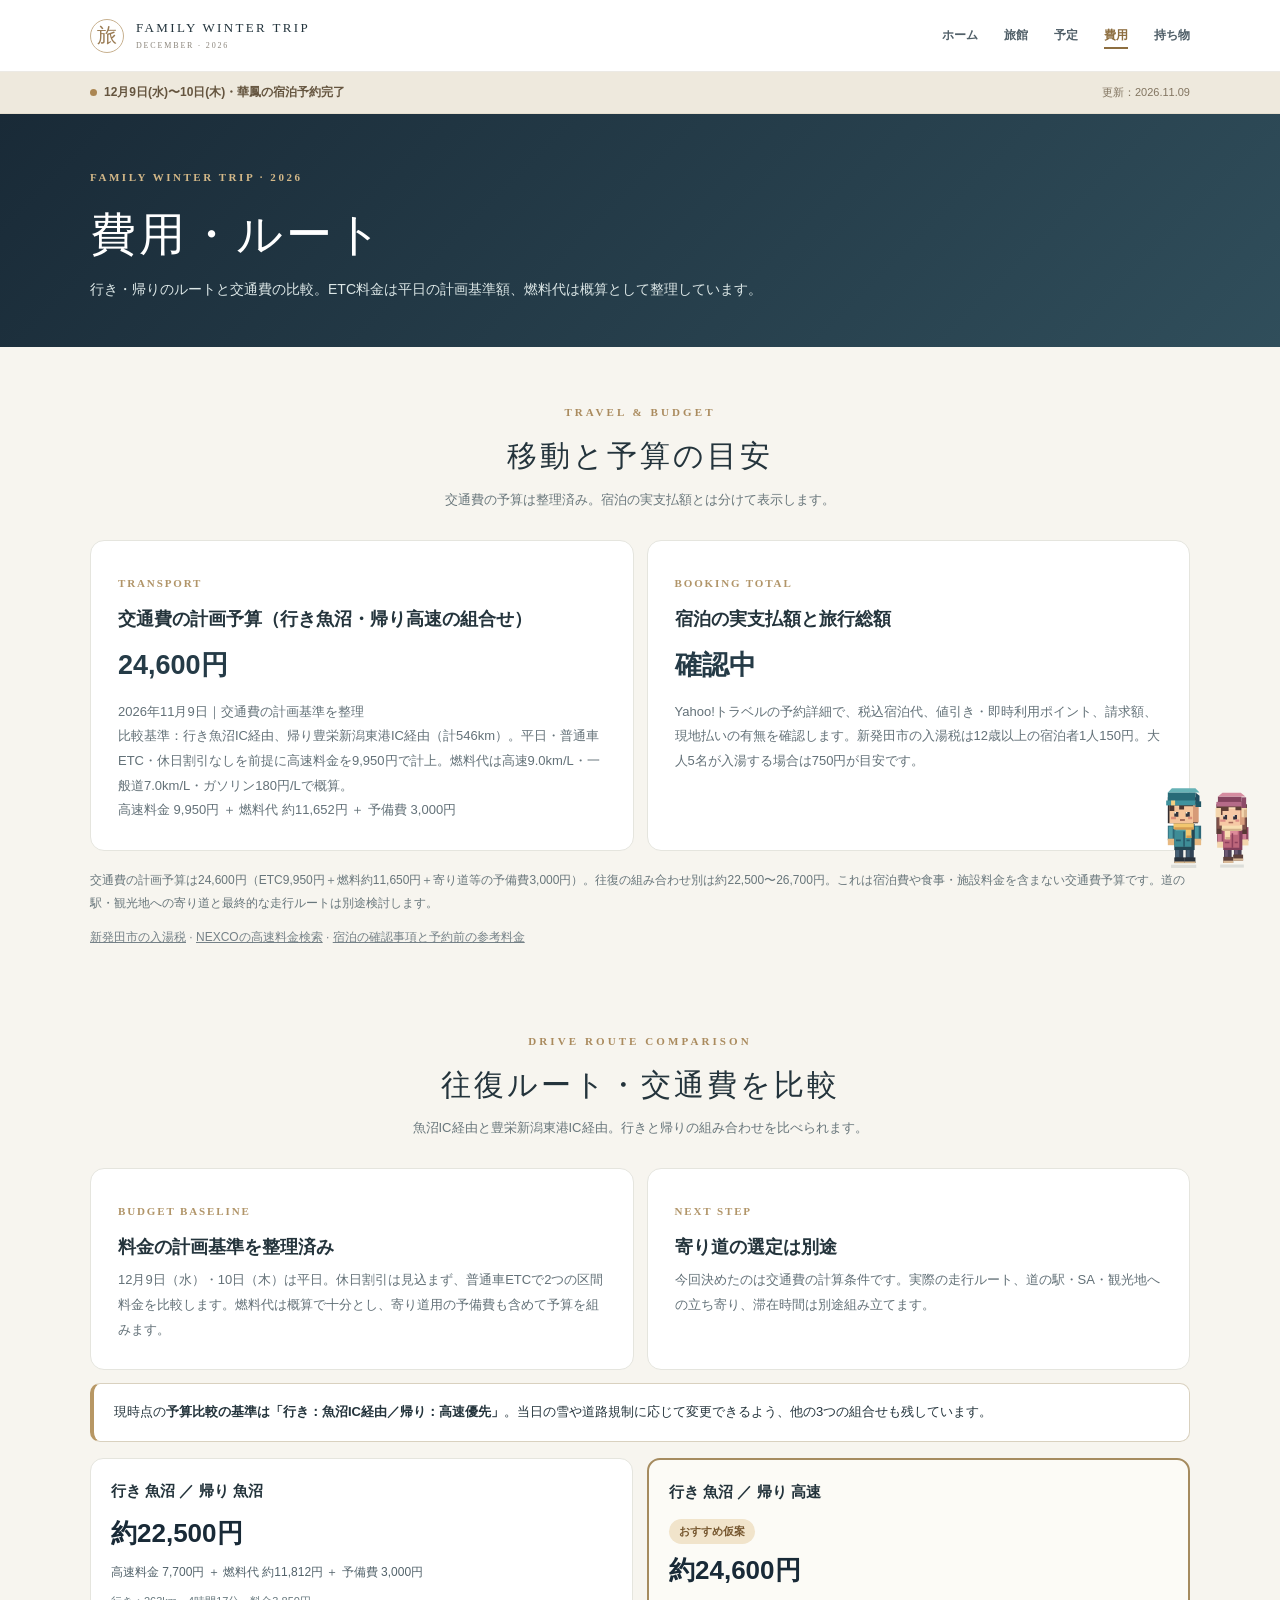
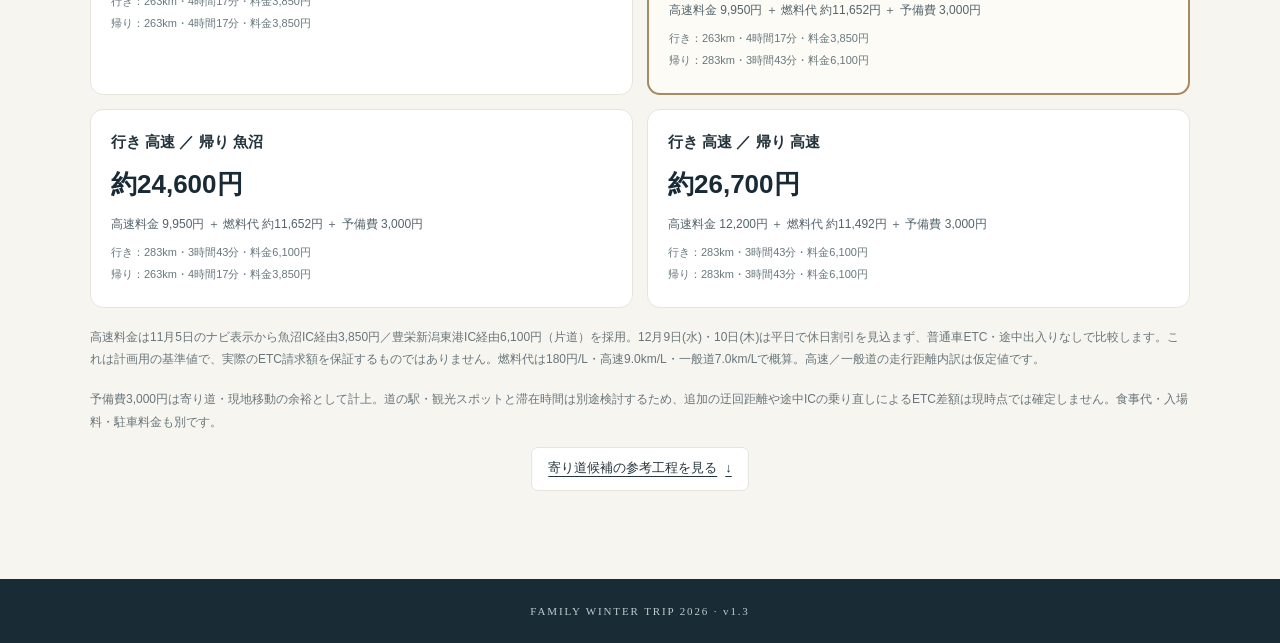
==== budget.html @ 302f93a7 "Clarify agreed transport-cost baseline versus separate stop planning" ====
<!doctype html>
<html lang="ja">
<head>
  <meta charset="UTF-8">
  <meta name="viewport" content="width=device-width, initial-scale=1">
  <!-- 検索結果に載せないよう検索エンジンに依頼します。アクセス制限ではありません。 -->
  <meta name="robots" content="noindex, nofollow">
  <meta name="description" content="行き・帰りのルートと交通費の比較。ETC料金は平日の計画基準額、燃料代は概算として整理しています。">
  <meta name="theme-color" content="#192a37">
  <title>費用・ルート｜家族冬旅行 2026</title>
  <!-- CSSは見た目を担当 -->
  <link rel="stylesheet" href="styles.css">
  <link rel="stylesheet" href="mascot.css">
  <!-- データ→動作の順で読み込む（ブラウザは上から順に処理） -->
  <script defer src="trip-data.js"></script>
  <script defer src="script.js"></script>
  <script defer src="mascot-dialogues.js"></script>
  <script defer src="mascot-conversation.js"></script>
  <script defer src="mascot.js"></script>
</head>
<body data-page="budget">
  <a class="skip-link" href="#travel-budget">本文へ移動</a>
  <header><div class="wrap header-inner"><a href="index.html#top" class="brand" aria-label="ホームへ戻る"><span class="brand-symbol">旅</span><span class="brand-title">FAMILY WINTER TRIP<small>DECEMBER · 2026</small></span></a><nav class="nav" aria-label="メインメニュー">
        <a href="index.html">ホーム</a>
        <a href="hotel.html">旅館</a>
        <a href="schedule.html">予定</a>
        <a href="budget.html" aria-current="page">費用</a>
        <a href="packing.html">持ち物</a>
</nav></div></header>
    <div class="update-strip"><div class="wrap update-inner"><span class="mini-status" id="trip-status">12月9日〜10日・華鳳の宿泊予約完了</span><span class="update-date" id="last-update">更新：2026.11.04</span></div></div>
  <div class="subpage-hero" id="top"><div class="wrap"><span class="eyebrow">FAMILY WINTER TRIP · 2026</span><h1>費用・ルート</h1><p>行き・帰りのルートと交通費の比較。ETC料金は平日の計画基準額、燃料代は概算として整理しています。</p></div></div>
  <main class="wrap subpage-main">
<section class="section" id="travel-budget" aria-labelledby="budget-heading">
      <div class="section-head"><span class="en">TRAVEL &amp; BUDGET</span><h2 id="budget-heading">移動と予算の目安</h2><p>交通費の予算は整理済み。宿泊の実支払額とは分けて表示します。</p></div>
      <div class="booking-extra">
        <article class="info-card">
          <span class="cap">TRANSPORT</span><h3>交通費の計画予算（行き魚沼・帰り高速の組合せ）</h3>
          <p class="budget-figure" id="budget-transport">算定中</p>
          <p class="field-note" id="budget-source-date"></p>
          <p id="budget-condition"></p>
          <p class="field-note" id="budget-breakdown"></p>
        </article>
        <article class="info-card">
          <span class="cap">BOOKING TOTAL</span><h3>宿泊の実支払額と旅行総額</h3>
          <p class="budget-figure" id="budget-combined">算定中</p>
          <p class="field-note">Yahoo!トラベルの予約詳細で、税込宿泊代、値引き・即時利用ポイント、請求額、現地払いの有無を確認します。新発田市の入湯税は12歳以上の宿泊者1人150円。大人5名が入湯する場合は750円が目安です。</p>
        </article>
      </div>
      <p class="note" id="budget-note"></p>
      <p class="field-note"><a href="https://www.city.shibata.lg.jp/kurashi/zei/zeikin/sonota/1000778.html" target="_blank" rel="noopener noreferrer">新発田市の入湯税</a> · <a href="https://www.driveplaza.com/dp/SearchTop" target="_blank" rel="noopener noreferrer">NEXCOの高速料金検索</a> · <a href="hotel.html#booking-info">宿泊の確認事項と予約前の参考料金</a></p>
    </section>

<section class="section" id="route-compare" aria-labelledby="route-compare-heading">
      <div class="section-head">
        <span class="en">DRIVE ROUTE COMPARISON</span>
        <h2 id="route-compare-heading">往復ルート・交通費を比較</h2>
        <p>魚沼IC経由と豊栄新潟東港IC経由。行きと帰りの組み合わせを比べられます。</p>
      </div>
      <div class="booking-extra" aria-label="交通費案件で決めたことと今後の予定">
        <article class="info-card">
          <span class="cap">BUDGET BASELINE</span>
          <h3>料金の計画基準を整理済み</h3>
          <p>12月9日（水）・10日（木）は平日。休日割引は見込まず、普通車ETCで2つの区間料金を比較します。燃料代は概算で十分とし、寄り道用の予備費も含めて予算を組みます。</p>
        </article>
        <article class="info-card">
          <span class="cap">NEXT STEP</span>
          <h3>寄り道の選定は別途</h3>
          <p>今回決めたのは交通費の計算条件です。実際の走行ルート、道の駅・SA・観光地への立ち寄り、滞在時間は別途組み立てます。</p>
        </article>
      </div>
      <p class="route-lead">現時点の<strong>予算比較の基準は「行き：魚沼IC経由／帰り：高速優先」</strong>。当日の雪や道路規制に応じて変更できるよう、他の3つの組合せも残しています。</p>
      <div class="route-cost-grid" id="route-cost-comparisons">
        <p class="note">比較データを読み込んでいます。</p>
      </div>
      <p class="note" id="route-assumptions"></p>
      <p class="note" id="route-reserve-note"></p>
      <a class="updates-link" href="schedule.html#schedule">寄り道候補の参考工程を見る <span aria-hidden="true">↓</span></a>
    </section>
  </main>
  <nav class="bottom-nav" aria-label="スマートフォン用メニュー">
    <a href="index.html"><svg viewBox="0 0 24 24" width="23" height="23" fill="none" stroke="currentColor" stroke-width="1.8" stroke-linecap="round" stroke-linejoin="round" aria-hidden="true"><path d="m3 10 9-7 9 7v10a1 1 0 0 1-1 1h-5v-7H9v7H4a1 1 0 0 1-1-1z"/></svg><span>ホーム</span></a>
    <a href="hotel.html"><svg viewBox="0 0 24 24" width="23" height="23" fill="none" stroke="currentColor" stroke-width="1.8" stroke-linecap="round" stroke-linejoin="round" aria-hidden="true"><path d="M4 21V5a2 2 0 0 1 2-2h12a2 2 0 0 1 2 2v16M2 21h20M8 7h2M14 7h2M8 11h2M14 11h2M9 21v-6h6v6"/></svg><span>旅館</span></a>
    <a href="schedule.html"><svg viewBox="0 0 24 24" width="23" height="23" fill="none" stroke="currentColor" stroke-width="1.8" stroke-linecap="round" stroke-linejoin="round" aria-hidden="true"><rect x="3" y="5" width="18" height="16" rx="2"/><path d="M16 3v4M8 3v4M3 10h18"/></svg><span>予定</span></a>
    <a href="budget.html" aria-current="page"><svg viewBox="0 0 24 24" width="23" height="23" fill="none" stroke="currentColor" stroke-width="1.8" stroke-linecap="round" stroke-linejoin="round" aria-hidden="true"><rect x="2" y="5" width="20" height="16" rx="2"/><path d="M2 9h20M16 15h3"/></svg><span>費用</span></a>
    <a href="packing.html"><svg viewBox="0 0 24 24" width="23" height="23" fill="none" stroke="currentColor" stroke-width="1.8" stroke-linecap="round" stroke-linejoin="round" aria-hidden="true"><rect x="5" y="4" width="14" height="17" rx="2"/><path d="M9 4.5V3h6v1.5M8.5 10l1.5 1.5 2.5-3M8.5 16h7"/></svg><span>持ち物</span></a>
  </nav>
  <footer>FAMILY WINTER TRIP 2026 · v1.3</footer>
</body>
</html>
---- styles.css ----
/* CSS：サイトの色・余白・配置を決める */
    :root { --night:#192a37; --night2:#263e4b; --ink:#24343c; --sub:#68767b; --gold:#b79764; --cream:#f7f5ef; --paper:#fff; --line:#e5e5de; }
    * { box-sizing:border-box; }
    html {scroll-behavior:smooth;}
    body { margin:0; color:var(--ink); font-family:-apple-system, BlinkMacSystemFont,"Hiragino Kaku Gothic ProN","Noto Sans JP","Yu Gothic",sans-serif; background:var(--cream); line-height:1.75; }
    a {color:inherit;} button{font:inherit;}
    .wrap { width:min(1100px, calc(100% - 40px)); margin-inline:auto; }
    header {height:72px; background:#fff; border-bottom:1px solid #eceae5;}
    .header-inner{height:100%;display:flex;align-items:center;justify-content:space-between;gap:20px;}
    .brand {text-decoration:none;display:flex;align-items:center;gap:12px;color:#22333c;}
    .brand-symbol{width:34px;height:34px;border:1px solid #c8b18f;display:grid;place-items:center;border-radius:100%;font:20px Georgia,serif;color:#997a52;}
    .brand-title{font-family:Georgia,serif;font-size:13px;letter-spacing:.18em;line-height:1.35;}
    .brand-title small{display:block;font-family:inherit;letter-spacing:.23em;font-size:8px;margin-top:4px;color:#8a847a;}
    .nav{display:flex;gap:26px;font-size:12px;color:#516069;font-weight:600;}
    .nav a{text-decoration:none;}.nav a:hover{text-decoration:underline;text-underline-offset:5px;}
    .hero{background:var(--night);color:#fff;position:relative;overflow:hidden;}
    .hero:before{content:"";position:absolute;inset:0;opacity:.22;background:radial-gradient(ellipse at 85% 20%,#587581 0%,transparent 60%);pointer-events:none;}
    .hero-inner{min-height:490px;position:relative;display:grid;grid-template-columns:1.02fr 1fr;align-items:center;gap:30px;padding-top:44px;padding-bottom:55px;}
    .hero-copy{position:relative;z-index:1;padding:25px 0 10px;}
    .eyebrow{font:700 11px Georgia,serif;letter-spacing:.23em;color:#d3b888;}
    h1{font-family:"Hiragino Mincho ProN","Yu Mincho",serif;font-size:clamp(47px,5.7vw,72px);font-weight:500;letter-spacing:.09em;line-height:1.33;margin:24px 0 14px;white-space:nowrap;}
    .hero-lead{font-size:14px;line-height:2.1;color:#e2e8e7;letter-spacing:.045em;}
    .pill {display:inline-flex;align-items:center;gap:8px;border:1px solid #a2aeb0;border-radius:100px;padding:8px 15px;margin-top:20px;font-size:12px;color:#f2f3ed;background:#ffffff0d;}
    .pill:before{content:"";width:6px;height:6px;border-radius:50%;background:#e2c394;}
    .trip-countdown{margin:20px 0 18px;max-width:430px;padding:16px 18px;border:1px solid #b79764;border-radius:12px;background:#ffffff0d;overflow-wrap:anywhere;}
    .countdown-label{display:block;color:#e2c394;font-size:12px;font-weight:650;letter-spacing:.08em;}
    .trip-countdown p{margin:7px 0;font-size:clamp(18px,4.8vw,23px);font-weight:650;line-height:1.65;color:#fff;font-variant-numeric:tabular-nums;}
    .trip-countdown small{display:block;font-size:11px;color:#d3dedf;}
    .art {width:100%;position:relative;max-width:530px;margin:auto;filter:drop-shadow(0 28px 25px #090e1b33);}
    .art svg{width:100%;height:auto;display:block;}
    .art-note{position:absolute;bottom:11px;right:4px;color:#edf4f6;font-size:10px;background:#12242eaa;padding:3px 7px;border-radius:5px;}
    main{padding-bottom:88px;}
    .summary{display:grid;grid-template-columns:repeat(3,1fr);gap:12px;margin-top:-30px;position:relative;z-index:2;}
    .sum{background:white;padding:22px 16px;border:1px solid #e8e7e0;box-shadow:0 9px 26px #1a34470f;text-align:center;border-radius:12px;}
    .sum span{font-size:11px;color:#8b8982;letter-spacing:.12em;font-weight:600;display:block;}
    .sum strong{display:block;font-size:20px;letter-spacing:.04em;font-weight:650;margin-top:4px;}
    .section{margin-top:78px;scroll-margin-top:30px;}
    .section-head{text-align:center;margin-bottom:28px;}
    .section-head .en{font:700 11px Georgia,serif;color:#aa8b5e;letter-spacing:.28em;}
    .section-head h2{font-family:"Hiragino Mincho ProN","Yu Mincho",serif;font-size:30px;font-weight:500;letter-spacing:.1em;margin:5px 0 6px;}
    .section-head p{color:var(--sub);font-size:13px;margin:0;}
    .boxgrid{display:grid;grid-template-columns:1fr 1fr;gap:16px;}
    .info-card{border:1px solid var(--line);background:#fff;border-radius:14px;padding:27px;min-height:150px;}
    .info-card .cap{font:700 11px Georgia,serif;color:#b19569;letter-spacing:.17em;}
    .info-card h3{font-size:18px;margin:8px 0 5px;font-weight:650;}
    .info-card p{font-size:13px;color:#637178;margin:0;line-height:1.9;}
    .stay{display:grid;grid-template-columns:1.2fr .8fr;overflow:hidden;border-radius:18px;background:#223b46;color:#fff;min-height:240px;}
    .stay-copy{padding:38px;}
    .stay .cap{font:700 11px Georgia,serif;color:#d2b78e;letter-spacing:.19em;}
    .stay h3{font-family:"Hiragino Mincho ProN","Yu Mincho",serif;font-size:27px;font-weight:500;margin:10px 0;}
    .stay p{color:#d6e1e2;font-size:13px;margin:0 0 17px;}
    .stay a{display:inline-block;text-decoration:none;border:1px solid #9eb0b8;border-radius:6px;padding:9px 16px;font-size:12px;}
    .stay-mark{display:grid;place-items:center;background:radial-gradient(circle at center,#65808a,#344f5b 65%,#263d48);padding:28px;}
    .stay-mark svg{width:100%;max-width:245px;height:auto;opacity:.9;}
    .day-tabs{display:flex;gap:8px;justify-content:center;margin-bottom:18px;}
    .day-tabs button{border:1px solid #dadbd3;border-radius:30px;padding:9px 28px;background:#fff;color:#53656c;cursor:pointer;font-size:13px;}
    .day-tabs button.active{background:var(--night2);border-color:var(--night2);color:#fff;}
    .day-panel{max-width:760px;margin:auto;border:1px solid #e2e2da;border-radius:16px;padding:28px 34px;background:#fff;}
    .day-panel[hidden]{display:none;}
    .day-panel h3{text-align:center;margin:0 0 24px;font-size:17px;}
    .timeline{display:grid;gap:20px;}
    .step{display:grid;grid-template-columns:30px 1fr;gap:15px;align-items:start;}
    .dot{width:26px;height:26px;border-radius:50%;border:1px solid #decaaa;color:#9f835d;display:grid;place-items:center;font-size:11px;margin-top:2px;}
    .step strong{font-size:14px;}.step p{margin:2px 0 0;color:var(--sub);font-size:12px;}
    .checks{display:grid;grid-template-columns:repeat(3,1fr);gap:11px;}
    .check{display:flex;align-items:center;gap:9px;background:white;border:1px solid var(--line);border-radius:10px;padding:15px 14px;font-size:13px;cursor:pointer;}
    .check input{width:17px;height:17px;accent-color:#294a50;}
    .note{font-size:12px;color:var(--sub);margin-top:18px;line-height:1.9;}
    footer{text-align:center;background:#192b35;color:#bfcacf;padding:26px 20px;font:11px Georgia,serif;letter-spacing:.17em;}
    @media(max-width:720px){
      .wrap{width:min(100% - 34px,520px);}header{height:64px;}.brand-title{font-size:11px;}.nav{gap:11px;font-size:10px;}
      .nav a:nth-child(2){display:none;}
      .hero-inner{display:flex;flex-direction:column;gap:0;padding:40px 0 32px;min-height:0;}
      .hero-copy{width:100%;padding:0;}
      h1{font-size:clamp(43px,10vw,57px);margin:18px 0 10px;}
      .hero-lead{font-size:13px;line-height:1.9;}
      .pill{margin-top:11px;}
      .art{width:100%;max-width:410px;margin:18px auto 0;}
      .summary{gap:7px;margin-top:-16px;}
      .sum{padding:17px 7px;}.sum span{font-size:9px;}.sum strong{font-size:15px;}
      .section{margin-top:62px;}.section-head h2{font-size:26px;}
      .boxgrid{grid-template-columns:1fr;gap:10px;}.info-card{padding:22px;min-height:0;}
      .stay{grid-template-columns:1fr;}.stay-copy{padding:27px;}.stay-mark{display:none;}
      .day-panel{padding:26px 20px;}.checks{grid-template-columns:1fr 1fr;gap:9px;}.check{padding:12px 11px;font-size:12px;}
    }
    @media(prefers-reduced-motion:reduce){html{scroll-behavior:auto;}}

    /* v0.3: 旅館・行き先が未定でも使えるレイアウト */
    .update-strip{background:#eee9dd;border-bottom:1px solid #e5dece;padding:10px 0;color:#65553f;font-size:12px;}
    .update-inner{display:flex;align-items:center;justify-content:space-between;gap:14px;}
    .mini-status{display:inline-flex;gap:7px;align-items:center;font-weight:650;}
    .mini-status:before{content:"";display:inline-block;width:7px;height:7px;background:#ab8652;border-radius:50%;}
    .update-date{color:#827561;font-size:11px;white-space:nowrap;}
    .sum strong.long{font-size:18px;}
    .attention{border-left:3px solid var(--gold);background:#fff9ec;padding:16px 19px;border-radius:0 10px 10px 0;margin-top:22px;font-size:13px;color:#70624c;line-height:1.9;}
    .choicegrid{display:grid;grid-template-columns:1fr 1fr;gap:15px;}
    .choice{position:relative;background:#fff;border:1px solid #e3e0d7;border-radius:15px;padding:25px 25px 22px;}
    .choice .cap{font:700 11px Georgia,serif;letter-spacing:.18em;color:#b19569;}
    .choice h3{font-size:19px;margin:11px 0 6px;line-height:1.55;}
    .choice p{font-size:12px;color:#6b7779;margin:0;}
    .corner-tag{position:absolute;right:20px;top:19px;background:#f2ede0;color:#8f744d;font-size:11px;border-radius:30px;padding:4px 11px;}
    .corner-tag.muted{background:#f1f2f0;color:#717e81;}
    .decision-panel{border-radius:18px;background:#253d48;color:#f1f4f1;padding:31px 31px 28px;}
    .decision-panel h3{margin:0 0 11px;font-family:"Hiragino Mincho ProN","Yu Mincho",serif;font-size:24px;font-weight:500;}
    .decision-panel p{color:#dae4e6;font-size:13px;margin:0;line-height:1.95;}
    .criteria{display:grid;grid-template-columns:repeat(4,1fr);gap:10px;margin-top:21px;}
    .criterion{border:1px solid #6b828a;border-radius:10px;padding:16px 10px;text-align:center;font-size:12px;line-height:1.7;}
    .criterion .num{display:block;font:700 11px Georgia,serif;color:#d8bf93;letter-spacing:.12em;margin-bottom:4px;}
    .empty{margin-top:15px;background:#fff;border:1px dashed #d3c9b5;border-radius:14px;padding:21px;text-align:center;}
    .empty strong{display:block;font-size:14px;margin:0 0 7px;}.empty p{font-size:12px;color:#748084;margin:0;}
    .progress-track{display:grid;grid-template-columns:repeat(3,1fr);gap:8px;margin:20px 0 0;}
    .progress-step{border-radius:9px;background:#fff;border:1px solid var(--line);padding:16px 11px;text-align:center;font-size:12px;color:#66737a;}
    .progress-step b{display:block;color:#263a45;font-size:13px;margin-bottom:3px;}
    .progress-step.current{border-color:#bba47d;background:#fffcf6;}
    .section-head p{max-width:600px;margin:auto;}
    .updates{background:white;border:1px solid var(--line);border-radius:14px;padding:24px 25px;display:flex;gap:20px;align-items:flex-start;}
    .updates time{white-space:nowrap;color:#a68857;font-size:12px;font-weight:700;}
    .updates p{margin:0;color:#5d6c72;font-size:13px;line-height:1.9;}
    .privacy{margin-top:24px;padding:13px 16px;background:#edf0ef;border-radius:9px;font-size:11px;color:#67777b;line-height:1.8;}
    @media(max-width:720px){
      .update-strip{font-size:11px;}.update-date{font-size:10px;}
      .sum strong.long{font-size:13px;}
      .choicegrid{grid-template-columns:1fr;gap:10px;}.choice{padding:22px;}
      .criteria{grid-template-columns:repeat(2,1fr);gap:8px;}
      .criterion{padding:12px 9px;}.decision-panel{padding:26px 20px;}
      .progress-step{font-size:10px;padding:12px 3px;}.progress-step b{font-size:11px;}
      .updates{gap:12px;padding:20px 15px;flex-direction:column;}
    }
/* v0.4: データと表示の分離／操作性改善 */
.skip-link{position:absolute;left:12px;top:-80px;background:#fff;color:#132b36;z-index:50;padding:9px 14px;border-radius:6px;}
.skip-link:focus{top:10px;}
.brand-title small{font-family:Georgia,serif;}
.nav{flex-wrap:wrap;justify-content:flex-end;}
.field-note{display:block;margin-top:8px;color:#758187;font-size:12px;}
.category-pill{display:inline-block;border-radius:999px;background:#f3eee4;color:#8a6e4a;padding:4px 10px;font-size:11px;font-weight:650;margin-top:10px;}
.lodging-row{background:#fff;border:1px solid var(--line);border-radius:14px;padding:22px;margin-top:10px;display:grid;grid-template-columns:1fr auto;gap:12px;align-items:start;}
.lodging-row h3{margin:2px 0 6px;font-size:16px;}
.lodging-row p{margin:0;color:#68787d;font-size:13px;}
.lodging-row a{display:inline-block;margin-top:9px;color:#174f73;text-underline-offset:4px;font-size:13px;}
.list-status{font-size:11px;background:#f5f1e7;border-radius:30px;padding:6px 12px;color:#745d40;white-space:nowrap;}
.updates-list{display:grid;gap:10px;}
.updates-link{display:flex;align-items:center;justify-content:center;gap:8px;min-height:44px;width:fit-content;max-width:100%;margin:14px auto 0;padding:8px 16px;border:1px solid var(--line);border-radius:7px;background:var(--paper);font-size:13px;text-underline-offset:4px;}
.updates-link:hover{background:#f3eee4;}
#latest-update .updates p{overflow-wrap:anywhere;}
#packing-reset{margin-top:14px;background:transparent;border:1px solid #b0b8b7;border-radius:7px;color:#435b65;padding:8px 14px;font-size:12px;cursor:pointer;}
#packing-reset:hover{background:#fff;}
#packing-reset:focus-visible,.day-tabs button:focus-visible,a:focus-visible{outline:3px solid #b7935f;outline-offset:3px;}
[data-empty]{display:none;}
[data-empty].show{display:block;}
.privacy strong{color:#40545a;}
@media(max-width:720px){
  .nav a:nth-child(2){display:inline;}
  .nav{gap:9px;}
  .nav a:nth-child(4),.nav a:nth-child(5){display:none;}
  .update-date{white-space:normal;text-align:right;}
  .lodging-row{grid-template-columns:1fr;}
  .list-status{justify-self:start;}
}

/* v0.6: 華鳳の空室・料金調査（2026/11/5のスナップショット） */
.booking-intro{background:#fff;border:1px solid var(--line);border-left:4px solid var(--gold);border-radius:10px;padding:15px 18px;margin-bottom:16px;font-size:13px;}
.booking-intro strong{display:block;font-size:13px;color:#806946;}
.booking-intro p{margin:5px 0 0;color:#56676e;line-height:1.85;}
.booking-offers{display:grid;grid-template-columns:repeat(2,minmax(0,1fr));gap:12px;}
.rate-card{background:#fff;border:1px solid var(--line);border-radius:14px;padding:20px;min-width:0;}
.rate-card--closed{background:#f9f8f4;}
.rate-card-head{display:flex;align-items:flex-start;justify-content:space-between;gap:10px;flex-wrap:wrap;}
.rate-card-head small{color:#a08458;font-size:11px;font-weight:700;}
.rate-card h3{font-size:17px;line-height:1.5;margin:1px 0 0;}
.rate-status{display:inline-block;border-radius:30px;padding:4px 10px;font-size:11px;font-weight:650;white-space:nowrap;}
.rate-status--open{background:#e8f3ed;color:#2d6650;}
.rate-status--closed{background:#f1e8e3;color:#915d4b;}
.rate-prices{display:grid;grid-template-columns:1fr 1fr;gap:8px;margin-top:14px;}
.rate-prices div{border-top:1px solid #eae8e2;padding-top:9px;min-width:0;}
.rate-prices span{display:block;color:#768188;font-size:11px;}
.rate-prices strong{display:block;font-size:17px;font-variant-numeric:tabular-nums;white-space:nowrap;}
.rate-note{color:#68767b;font-size:12px;margin:12px 0 0;line-height:1.75;}
.booking-extra{display:grid;grid-template-columns:1fr 1fr;gap:13px;margin-top:20px;}
.booking-extra .info-card{min-height:0;}
.booking-extra p{font-size:13px;line-height:1.9;}
.booking-text-list{padding-left:19px;margin:10px 0 0;font-size:13px;color:#53666b;line-height:1.95;overflow-wrap:anywhere;}
.booking-text-list li+li{margin-top:6px;}
.booking-details{background:#fff;border:1px solid var(--line);border-radius:12px;padding:15px 19px;margin-top:18px;}
.booking-details summary{cursor:pointer;font-weight:650;font-size:13px;}
.booking-details p{font-size:13px;color:#68777c;margin:12px 0 0;}
@media(max-width:720px){
  .booking-offers,.booking-extra{grid-template-columns:1fr;}
  .rate-card{padding:18px;}
  .rate-prices strong{font-size:16px;}
}


/* v0.9: 旅行情報の統合表示（既存のスマホ対応・端末内保存は維持） */
.section-compact{margin-top:38px;}
.trip-concept{
  padding:28px 32px;border:1px solid #d0bc93;border-radius:16px;
  background:linear-gradient(135deg,#223944,#2e4a55);color:#f5f5f0;
}
.trip-concept .cap{color:#e7cfa5;font:700 11px Georgia,serif;letter-spacing:.17em;}
.trip-concept h2{font-family:"Hiragino Mincho ProN","Yu Mincho",serif;font-size:clamp(22px,3.2vw,29px);font-weight:500;margin:8px 0;}
.trip-concept p{font-size:14px;line-height:1.95;color:#e4edeb;max-width:850px;margin:0 0 8px;}
.trip-concept small{display:block;color:#c2d4d5;font-size:11px;line-height:1.8;}
.progress-step.done{border-color:#cdd9d3;background:#f2f6f2;}
.inline-details{margin-top:14px;border-top:1px solid #e8e5dd;padding-top:11px;}
.inline-details summary{font-size:12px;color:#375e6a;cursor:pointer;font-weight:650;}
.fee-list{margin-top:12px;}
.fee-row,.reference-rate-row{display:grid;grid-template-columns:minmax(0,1fr) auto;align-items:start;gap:12px;padding:9px 0;border-bottom:1px solid #ecebe6;font-size:12px;line-height:1.65;}
.fee-row:last-child,.reference-rate-row:last-child{border-bottom:0;}
.fee-row strong,.reference-rate-row>strong{white-space:nowrap;font-variant-numeric:tabular-nums;color:#344b54;}
.reference-rate-list{margin-top:12px;}
.reference-rate-row small{display:block;color:#78858a;font-size:11px;margin-top:3px;}
#booking-prices{grid-template-columns:1fr;}
.rate-prices--three{grid-template-columns:repeat(3,minmax(0,1fr));}
.rate-prices small{display:block;color:#6c797d;font-size:11px;line-height:1.7;margin-top:5px;}
.budget-figure{font-size:clamp(22px,3.5vw,27px)!important;font-weight:700;color:#253b47!important;font-variant-numeric:tabular-nums;margin:4px 0 8px!important;}
@media(max-width:720px){
  .section-compact{margin-top:26px;}
  .trip-concept{padding:23px 20px;}
  .trip-concept p{font-size:13px;}
  .rate-prices--three{grid-template-columns:1fr;}
  .rate-prices--three div{padding-top:8px;}
  .reference-rate-row{gap:8px;}
}

/* v1.0: 往復ドライブルート比較・冬季の仮工程 */
.route-lead{
  background:#fff;border:1px solid #d9d1bf;border-left:4px solid var(--gold);
  border-radius:10px;padding:16px 20px;font-size:13px;line-height:1.9;margin-bottom:16px;
}
.route-cost-grid{display:grid;grid-template-columns:repeat(2,minmax(0,1fr));gap:14px;}
.route-cost-card{position:relative;min-width:0;background:#fff;border:1px solid var(--line);border-radius:13px;padding:20px;}
.route-cost-card--featured{border:2px solid #a58b5f;background:#fcfbf6;}
.route-cost-card h3{font-size:15px;margin:0 0 12px;line-height:1.6;}
.route-recommend{display:inline-block;color:#76572f;background:#f1e4cb;border-radius:20px;font-size:11px;font-weight:700;padding:3px 10px;margin:0 0 8px;}
.route-cost-total{display:block;color:var(--night);font-size:26px;font-variant-numeric:tabular-nums;line-height:1.4;overflow-wrap:anywhere;}
.route-cost-breakdown{font-size:12px;color:#53636b;line-height:1.85;margin:10px 0 8px;}
.route-cost-details{font-size:11px;color:#67787d;margin:4px 0;line-height:1.65;}
#route-compare .note{font-size:12px;line-height:1.85;overflow-wrap:anywhere;}
#panel1,#panel2{max-width:930px;}
.drive-subheading{font-size:17px;margin:30px 0 16px;padding-top:18px;border-top:1px solid var(--line);}
.drive-option-list{display:grid;grid-template-columns:repeat(2,minmax(0,1fr));gap:14px;align-items:start;}
.drive-option{min-width:0;border:1px solid #e1e2dc;border-radius:13px;background:#fafaf7;padding:20px;}
.drive-option-heading{font-size:15px;margin:0 0 8px;line-height:1.55;}
.drive-option-caption{font-size:12px;color:#58676d;line-height:1.75;margin:0 0 10px;}
.drive-option-specs{font-size:11px;line-height:1.8;color:#49606b;background:#f0f3f1;padding:9px 11px;border-radius:7px;margin:0 0 12px;}
.drive-stop-list{display:grid;gap:0;}
.drive-stop{display:grid;grid-template-columns:90px minmax(0,1fr);gap:10px;padding:11px 0;border-top:1px solid #e5e6e1;}
.drive-stop-time{font-size:11px;font-weight:750;color:#8a6d46;font-variant-numeric:tabular-nums;line-height:1.6;overflow-wrap:anywhere;}
.drive-stop strong{display:block;font-size:12px;line-height:1.6;overflow-wrap:anywhere;}
.drive-stop p{font-size:11px;line-height:1.7;color:#647479;margin:3px 0 0;overflow-wrap:anywhere;}
.drive-option-warning{background:#fff6e7;border:1px solid #e5c996;color:#71552e;border-radius:7px;padding:9px 11px;font-size:11px;line-height:1.75;}
@media(max-width:720px){
  .route-cost-grid,.drive-option-list{grid-template-columns:1fr;}
  .route-cost-card,.drive-option{padding:17px;}
  .route-cost-total{font-size:23px;}
  .route-lead{padding:14px 16px;}
  .drive-subheading{font-size:15px;}
  .drive-stop{grid-template-columns:83px minmax(0,1fr);gap:8px;}
  #panel1,#panel2{padding:22px 16px;}
}

/* v1.1候補：華鳳の食事・館内案内（写真転載なし、公式ギャラリーリンク） */
.kahou-experience .section-head p{max-width:730px;}
.kahou-meals{display:grid;grid-template-columns:repeat(2,minmax(0,1fr));gap:18px;align-items:stretch;}
.kahou-meal{display:flex;flex-direction:column;min-width:0;padding:29px 29px 26px;background:#fff;border:1px solid #dfd8c9;border-top:4px solid var(--gold);border-radius:15px;box-shadow:0 10px 24px #192a3709;}
.kahou-meal--breakfast{border-top-color:#7897a1;}
.kahou-card-top{display:flex;gap:12px;justify-content:space-between;align-items:center;flex-wrap:wrap;}
.kahou-card-kicker{color:#9c7d52;letter-spacing:.15em;font:700 11px Georgia,serif;}
.kahou-meal--breakfast .kahou-card-kicker{color:#527481;}
.kahou-highlight{font-size:11px;font-weight:700;color:#795e3b;background:#f4eddf;border-radius:20px;padding:5px 12px;}
.kahou-meal--breakfast .kahou-highlight{color:#426873;background:#eaf2f4;}
.kahou-meal h3{font-family:"Hiragino Mincho ProN","Yu Mincho",serif;font-size:clamp(25px,3.2vw,32px);font-weight:500;line-height:1.55;margin:18px 0 14px;color:var(--night);}
.kahou-meal h3 span{display:block;font-size:15px;font-family:inherit;margin-top:3px;letter-spacing:.03em;}
.kahou-meal>p{font-size:13px;line-height:1.95;color:#52656c;margin:0 0 17px;}
.kahou-facts{margin:0 0 14px;padding:12px 0;border-block:1px solid #eeeae3;}
.kahou-facts>div{display:grid;grid-template-columns:96px minmax(0,1fr);column-gap:12px;padding:6px 0;font-size:12px;line-height:1.7;}
.kahou-facts dt{font-weight:700;color:#806a4c;}
.kahou-facts dd{margin:0;color:#455961;overflow-wrap:anywhere;}
.kahou-meal .kahou-small-note{font-size:11px;color:#748087;line-height:1.8;margin:0 0 20px;}
.kahou-gallery-link{display:inline-flex;align-items:center;justify-content:space-between;gap:16px;min-height:48px;width:100%;margin-top:auto;padding:11px 16px;border-radius:8px;background:var(--night2);color:#fff;text-decoration:none;font-size:13px;font-weight:650;line-height:1.6;}
.kahou-gallery-link:hover{background:#365462;}
.kahou-gallery-link span{font-size:18px;line-height:1;}
.kahou-stay-grid{display:grid;grid-template-columns:repeat(2,minmax(0,1fr));gap:14px;margin-top:18px;}
.kahou-stay-card{min-width:0;display:flex;flex-direction:column;padding:23px 24px;background:#faf9f6;border:1px solid var(--line);border-radius:13px;}
.kahou-stay-card h3{font-size:17px;line-height:1.55;color:#30434b;margin:8px 0 7px;}
.kahou-stay-card p{font-size:12px;color:#66777d;line-height:1.85;margin:0 0 18px;}
.kahou-gallery-link--sub{min-height:44px;background:#fff;color:#274454;border:1px solid #b6c2c4;font-size:12px;}
.kahou-gallery-link--sub:hover{background:#edf3f2;}
.kahou-source-note{margin:14px 2px 0;color:#778489;font-size:11px;line-height:1.85;}
@media(max-width:720px){
  .kahou-meals,.kahou-stay-grid{grid-template-columns:1fr;}
  .kahou-meals{gap:13px;}
  .kahou-meal{padding:22px 19px 20px;}
  .kahou-meal h3{font-size:27px;}
  .kahou-facts>div{grid-template-columns:83px minmax(0,1fr);column-gap:8px;}
  .kahou-stay-grid{gap:11px;margin-top:13px;}
  .kahou-stay-card{padding:20px;}
  .kahou-gallery-link{font-size:12px;}
}
/* v1.3：独立ページと固定ナビゲーション */
@media(min-width:721px) {header {position:sticky;top:0;z-index:50;} .section {scroll-margin-top:100px;}}
.nav a[aria-current="page"] {color:#8d6e40;text-decoration:underline;text-decoration-thickness:2px;text-underline-offset:8px;}
.bottom-nav {display:none;}
.subpage-hero {background:linear-gradient(135deg,var(--night),#304e5b);color:#fff;padding:48px 0 44px;}
.subpage-hero h1 {font-size:clamp(31px,5vw,46px);white-space:normal;margin:14px 0 11px;letter-spacing:.06em;}
.subpage-hero p {margin:0;max-width:770px;font-size:14px;color:#dce7e7;line-height:1.95;}
.subpage-main {min-height:48vh;}
.subpage-main>.section:first-child {margin-top:50px;}
.quick-grid {display:grid;grid-template-columns:repeat(2,minmax(0,1fr));gap:13px;}
.quick-card {display:flex;flex-direction:column;gap:5px;padding:24px 26px;border:1px solid #dcd9d0;border-radius:14px;background:#fff;text-decoration:none;min-width:0;}
.quick-card:hover {background:#fbf8f0;border-color:var(--gold);}
.quick-card:focus-visible {outline:3px solid var(--gold);outline-offset:3px;}
.quick-card span {font:700 11px Georgia,serif;color:#a78d65;letter-spacing:.15em;}
.quick-card strong {font-size:19px;color:#293f4a;}
.quick-card small {font-size:12px;color:#67777a;}
@media(max-width:720px) {
  header .nav {display:none;}
  .bottom-nav {position:fixed;bottom:0;left:0;right:0;z-index:100;display:grid;grid-template-columns:repeat(5,minmax(0,1fr));padding:5px max(3px,env(safe-area-inset-right)) calc(5px + env(safe-area-inset-bottom)) max(3px,env(safe-area-inset-left));background:#1b303d;border-top:1px solid #71818a;box-shadow:0 -5px 25px #13252e35;}
  .bottom-nav a {display:flex;flex-direction:column;align-items:center;justify-content:center;gap:3px;min-width:0;min-height:59px;color:#d9e2e3;text-decoration:none;font-size:11px;font-weight:650;line-height:1.35;white-space:nowrap;border-radius:7px;}
  .bottom-nav a[aria-current="page"] {color:#f5d8a1;background:#ffffff14;}
  .bottom-nav a:focus-visible {outline:2px solid #f5d8a1;outline-offset:-2px;}
  .bottom-nav svg {flex-shrink:0;}
  footer {padding-bottom:calc(91px + env(safe-area-inset-bottom));}
  .subpage-hero {padding:33px 0 29px;}
  .subpage-hero h1 {font-size:clamp(29px,8vw,38px);margin:11px 0 9px;}
  .subpage-hero p {font-size:12px;line-height:1.85;}
  .subpage-main>.section:first-child {margin-top:39px;}
  .quick-grid {gap:10px;}
  .quick-card {padding:17px 15px;}
  .quick-card strong {font-size:15px;}
  .quick-card small {font-size:11px;line-height:1.6;}
}
@media(max-width:355px) {
  .bottom-nav a {font-size:10px;gap:2px;}
  .bottom-nav svg {width:21px;height:21px;}
  .quick-grid {grid-template-columns:1fr;}
}
---- mascot.css ----
/* 8コマ横並びの透過スプライト。画像を差し替える場合も1コマ128×112に揃える。 */
.trip-mascot {
  --trip-mascot-frames: 8;
  position: fixed;
  right: max(22px, env(safe-area-inset-right, 0px));
  bottom: max(28px, env(safe-area-inset-bottom, 0px));
  width: 104px;
  aspect-ratio: 8 / 7;
  z-index: 20;
  pointer-events: none;
  user-select: none;
  -webkit-user-select: none;
  contain: layout;
}

.trip-mascot-sprite {
  width: 100%;
  height: 100%;
  overflow: hidden;
  pointer-events: none;
}

.trip-mascot img {
  display: block;
  width: calc(100% * var(--trip-mascot-frames));
  max-width: none;
  height: 100%;
  pointer-events: none;
  animation: trip-mascot-walk 1.6s steps(var(--trip-mascot-frames)) infinite;
}

@keyframes trip-mascot-walk {
  to { transform: translateX(-100%); }
}

.trip-mascot.is-paused img { animation-play-state: paused; }

@media (max-width: 720px) {
  .trip-mascot {
    right: max(12px, env(safe-area-inset-right, 0px));
    bottom: calc(var(--trip-mascot-nav-height, calc(70px + env(safe-area-inset-bottom, 0px))) + 12px);
    width: 84px;
  }
}

@media (max-width: 355px) {
  .trip-mascot { width: 76px; }
}

@media (prefers-reduced-motion: reduce) {
  .trip-mascot img { animation: none; }
}

@media print {
  .trip-mascot { display: none; }
}

/* 操作を受けるのはキャラクター付近だけ。吹き出し・外側の余白は透過。 */
.trip-mascot-talk {
  position: absolute;
  inset: 7% 5%;
  display: block;
  min-width: 44px;
  min-height: 44px;
  padding: 0;
  margin: 0;
  border: 0;
  border-radius: 8px;
  background: transparent;
  box-shadow: none;
  cursor: pointer;
  pointer-events: auto;
  touch-action: manipulation;
  -webkit-tap-highlight-color: transparent;
}
.trip-mascot-talk:hover, .trip-mascot-talk:active { background: transparent; transform: none; }
.trip-mascot-talk:focus-visible { outline: 2px solid #b08a4c; outline-offset: 2px; }
.trip-mascot-bubble {
  position: absolute;
  right: 0;
  bottom: calc(100% + 9px);
  box-sizing: border-box;
  width: 232px;
  max-width: calc(100vw - 44px - env(safe-area-inset-right, 0px));
  padding: 10px 13px;
  border: 1px solid #b69a65;
  border-radius: 13px;
  background: #fffdf5;
  color: #223b49;
  box-shadow: 0 3px 12px #13252e26;
  font-size: 14px;
  line-height: 1.6;
  text-align: left;
  white-space: normal;
  overflow-wrap: anywhere;
  pointer-events: none;
}
.trip-mascot-bubble[hidden] { display: none; }
.trip-mascot-bubble::after {
  content: '';
  position: absolute;
  bottom: -6px;
  right: 52px;
  width: 10px;
  height: 10px;
  background: inherit;
  border-right: 1px solid #b69a65;
  border-bottom: 1px solid #b69a65;
  transform: rotate(45deg);
}
.trip-mascot-bubble[data-speaker="girl"]::after { right: 18px; }
.trip-mascot-line { display: block; }
.trip-mascot-bubble[data-kind="anger"] { background: #fff2e9; border-color: #ba8263; }
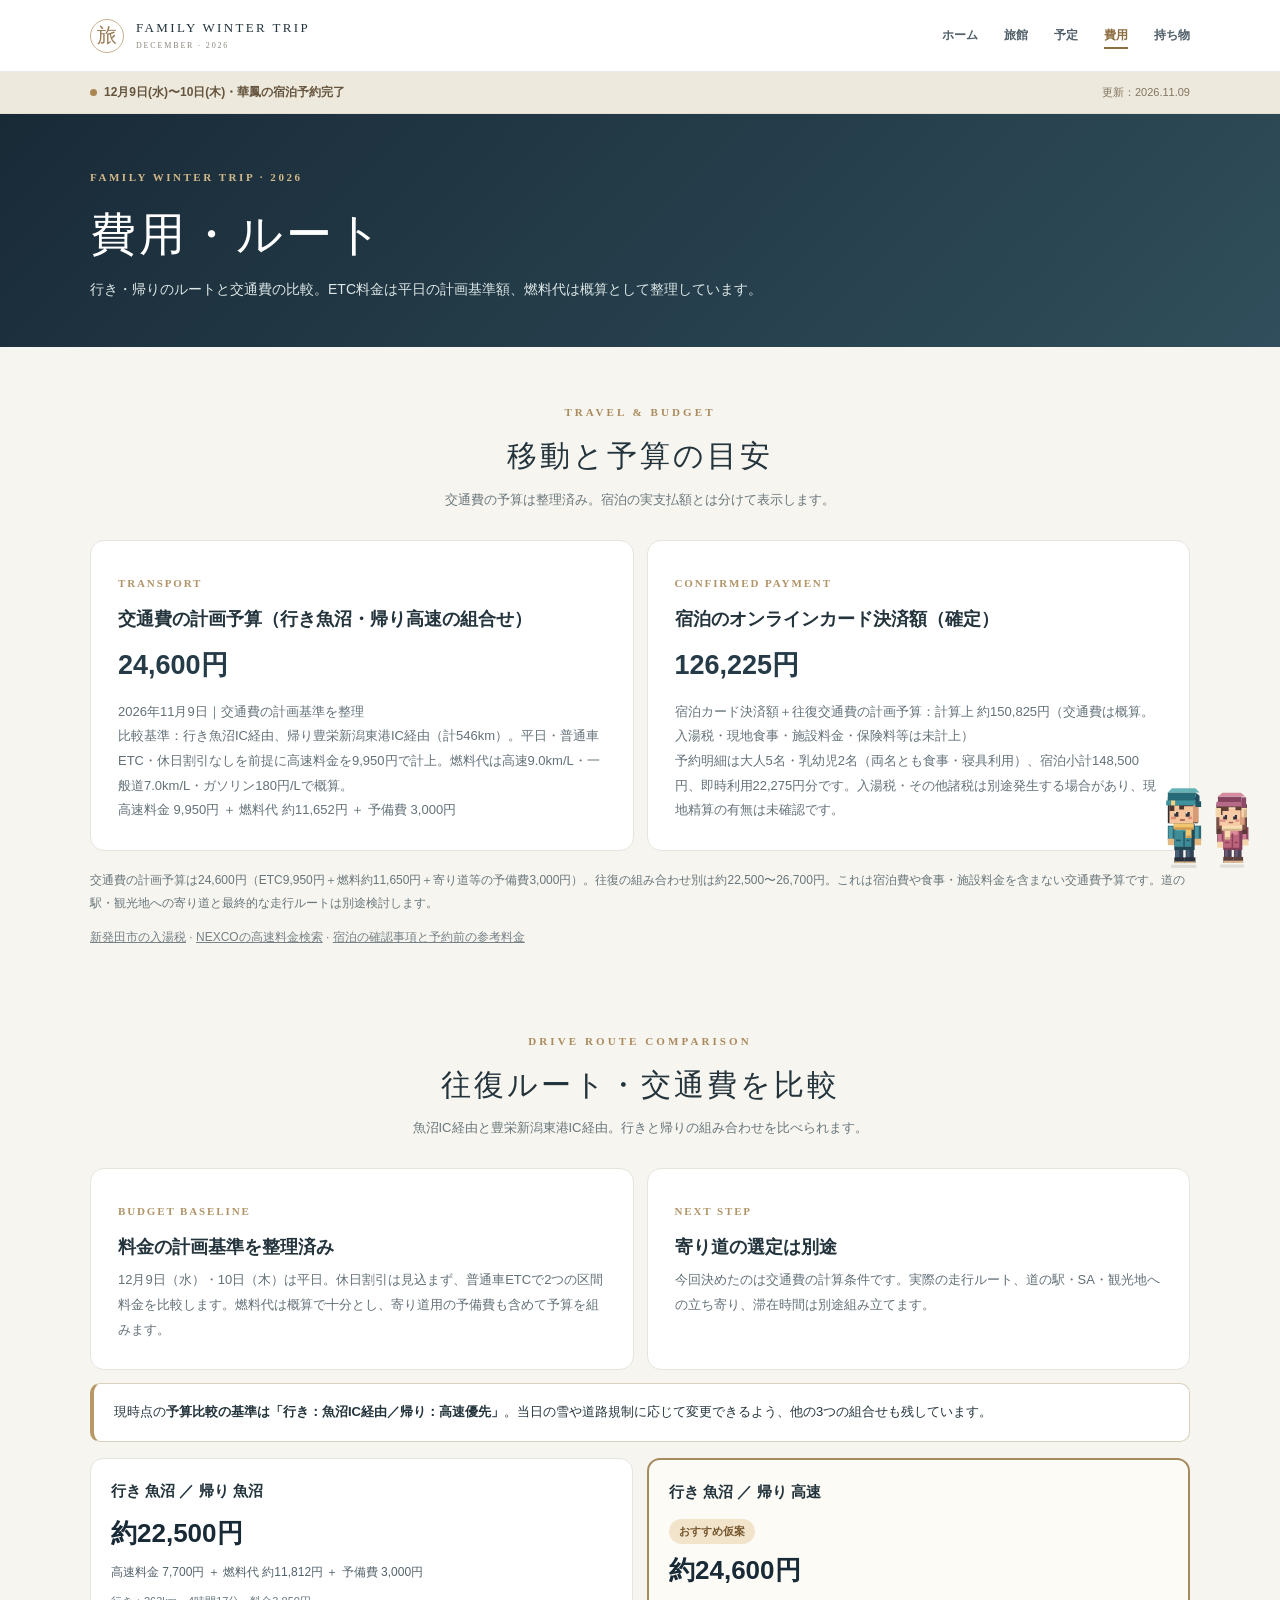
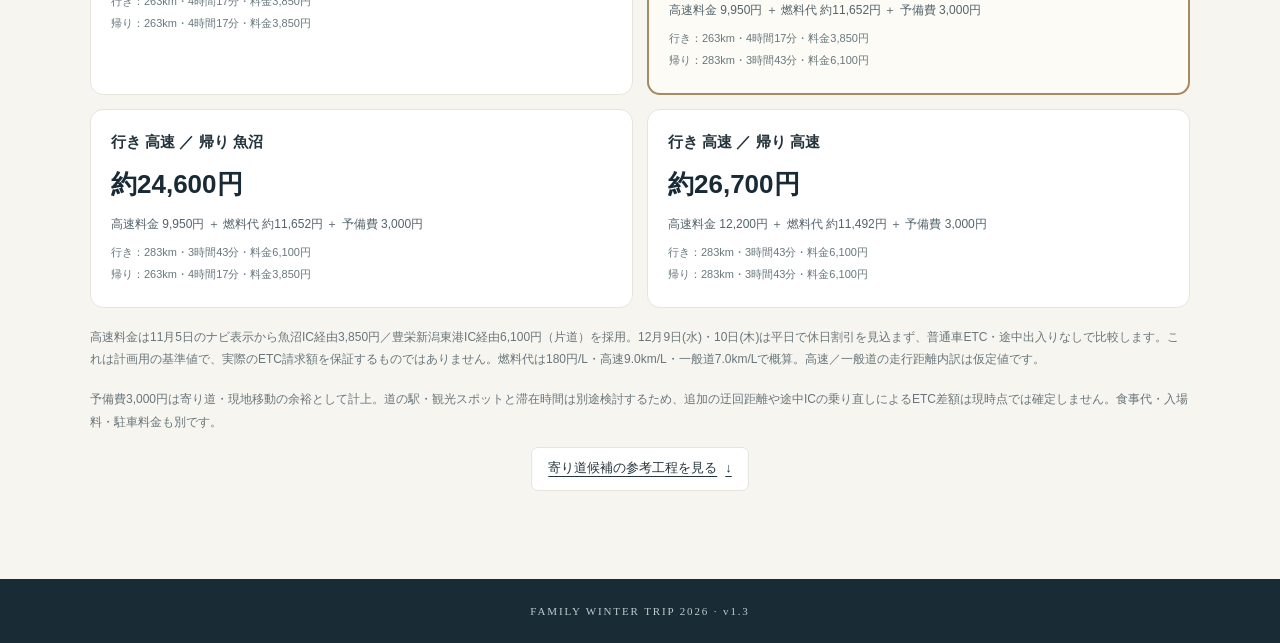
==== commit 7982626d: "Confirm booked Kahou payment and children's meals and bedding" ====
--- a/budget.html
+++ b/budget.html
@@ -41,9 +41,10 @@
           <p class="field-note" id="budget-breakdown"></p>
         </article>
         <article class="info-card">
-          <span class="cap">BOOKING TOTAL</span><h3>宿泊の実支払額と旅行総額</h3>
-          <p class="budget-figure" id="budget-combined">算定中</p>
-          <p class="field-note">Yahoo!トラベルの予約詳細で、税込宿泊代、値引き・即時利用ポイント、請求額、現地払いの有無を確認します。新発田市の入湯税は12歳以上の宿泊者1人150円。大人5名が入湯する場合は750円が目安です。</p>
+          <span class="cap">CONFIRMED PAYMENT</span><h3>宿泊のオンラインカード決済額（確定）</h3>
+          <p class="budget-figure" id="budget-combined">確認中</p>
+          <p class="field-note" id="budget-with-transport"></p>
+          <p class="field-note">予約明細は大人5名・乳幼児2名（両名とも食事・寝具利用）、宿泊小計148,500円、即時利用22,275円分です。入湯税・その他諸税は別途発生する場合があり、現地精算の有無は未確認です。</p>
         </article>
       </div>
       <p class="note" id="budget-note"></p>
--- a/mascot.css
+++ b/mascot.css
@@ -1,6 +1,5 @@
-/* 8コマ横並びの透過スプライト。画像を差し替える場合も1コマ128×112に揃える。 */
+/* マイクラ風の四角い手足を、同じ位置で交互に振る。その場足踏み用。 */
 .trip-mascot {
-  --trip-mascot-frames: 8;
   position: fixed;
   right: max(22px, env(safe-area-inset-right, 0px));
   bottom: max(28px, env(safe-area-inset-bottom, 0px));
@@ -20,20 +19,43 @@
   pointer-events: none;
 }
 
-.trip-mascot img {
+.trip-mascot-sprite svg {
   display: block;
-  width: calc(100% * var(--trip-mascot-frames));
-  max-width: none;
+  width: 100%;
   height: 100%;
-  pointer-events: none;
-  animation: trip-mascot-walk 1.6s steps(var(--trip-mascot-frames)) infinite;
 }
 
-@keyframes trip-mascot-walk {
-  to { transform: translateX(-100%); }
+/* 輪郭は元のブロック状のまま。関節を支点に回転し、横移動はしない。 */
+.mascot-limb {
+  transform-box: fill-box;
+  transform-origin: 50% 0%;
 }
+.mascot-leg--left, .mascot-arm--right {
+  animation: trip-mascot-swing-a 0.96s ease-in-out infinite;
+}
+.mascot-leg--right, .mascot-arm--left {
+  animation: trip-mascot-swing-b 0.96s ease-in-out infinite;
+}
+.mascot-body {
+  animation: trip-mascot-bob 0.48s ease-in-out infinite;
+}
+.mascot-character--girl .mascot-limb { animation-delay: -0.24s; }
+.mascot-character--girl .mascot-body { animation-delay: -0.12s; }
 
-.trip-mascot.is-paused img { animation-play-state: paused; }
+@keyframes trip-mascot-swing-a {
+  0%, 100% { transform: rotate(-11deg); }
+  50% { transform: rotate(11deg); }
+}
+@keyframes trip-mascot-swing-b {
+  0%, 100% { transform: rotate(11deg); }
+  50% { transform: rotate(-11deg); }
+}
+@keyframes trip-mascot-bob {
+  0%, 100% { transform: translateY(0); }
+  50% { transform: translateY(-1.2px); }
+}
+.trip-mascot.is-paused .mascot-limb,
+.trip-mascot.is-paused .mascot-body { animation-play-state: paused; }
 
 @media (max-width: 720px) {
   .trip-mascot {
@@ -48,7 +70,7 @@
 }
 
 @media (prefers-reduced-motion: reduce) {
-  .trip-mascot img { animation: none; }
+  .mascot-limb, .mascot-body { animation: none; }
 }
 
 @media print {
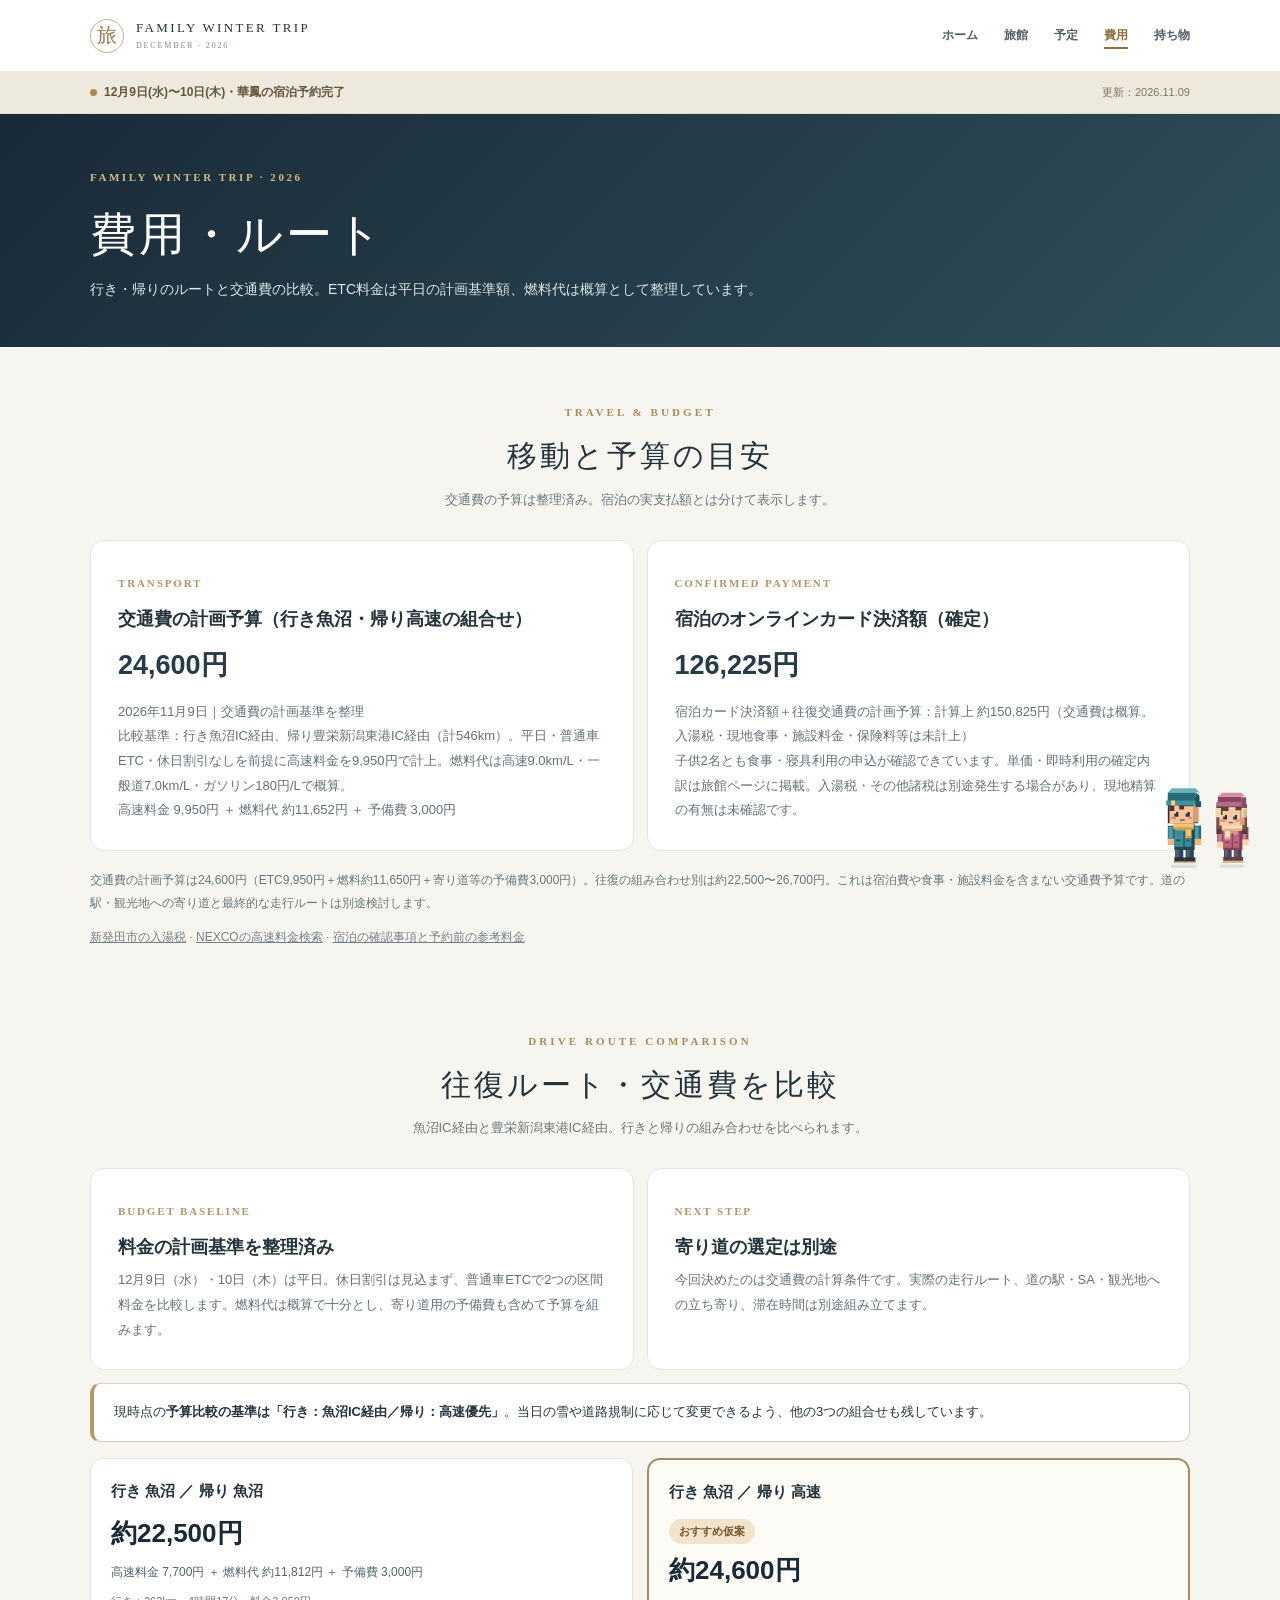
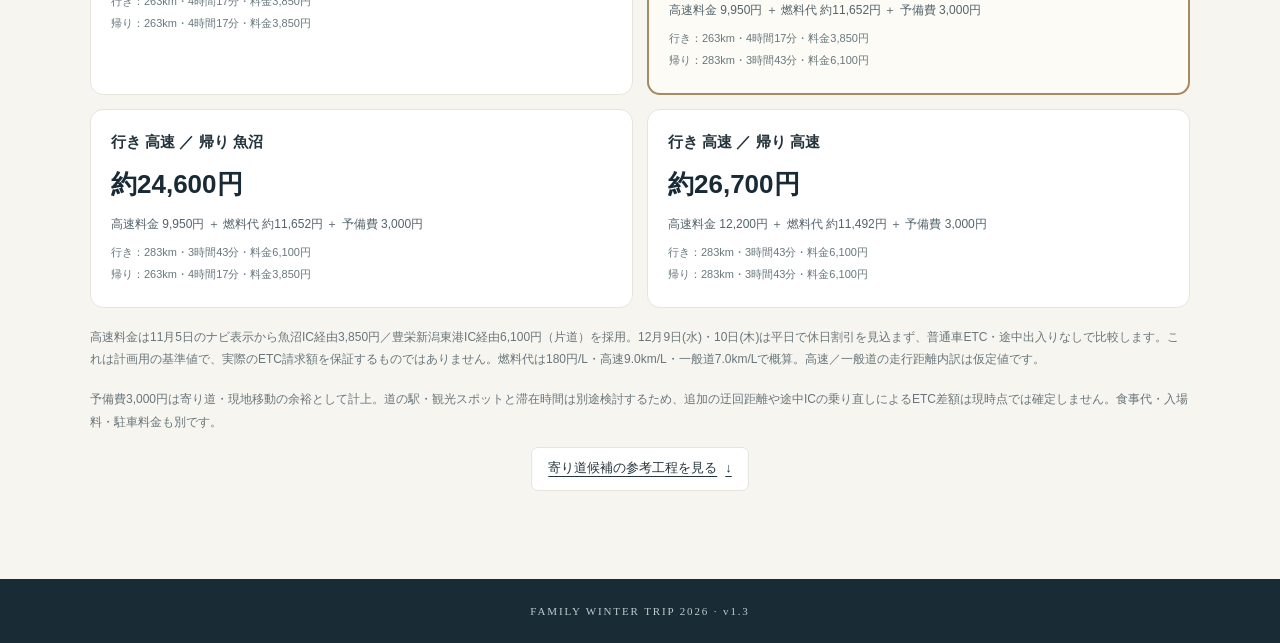
==== commit f5316fd2: "Avoid repeated child booking and charge breakdown text" ====
--- a/budget.html
+++ b/budget.html
@@ -44,7 +44,7 @@
           <span class="cap">CONFIRMED PAYMENT</span><h3>宿泊のオンラインカード決済額（確定）</h3>
           <p class="budget-figure" id="budget-combined">確認中</p>
           <p class="field-note" id="budget-with-transport"></p>
-          <p class="field-note">予約明細は大人5名・乳幼児2名（両名とも食事・寝具利用）、宿泊小計148,500円、即時利用22,275円分です。入湯税・その他諸税は別途発生する場合があり、現地精算の有無は未確認です。</p>
+          <p class="field-note">子供2名とも食事・寝具利用の申込が確認できています。単価・即時利用の確定内訳は旅館ページに掲載。入湯税・その他諸税は別途発生する場合があり、現地精算の有無は未確認です。</p>
         </article>
       </div>
       <p class="note" id="budget-note"></p>
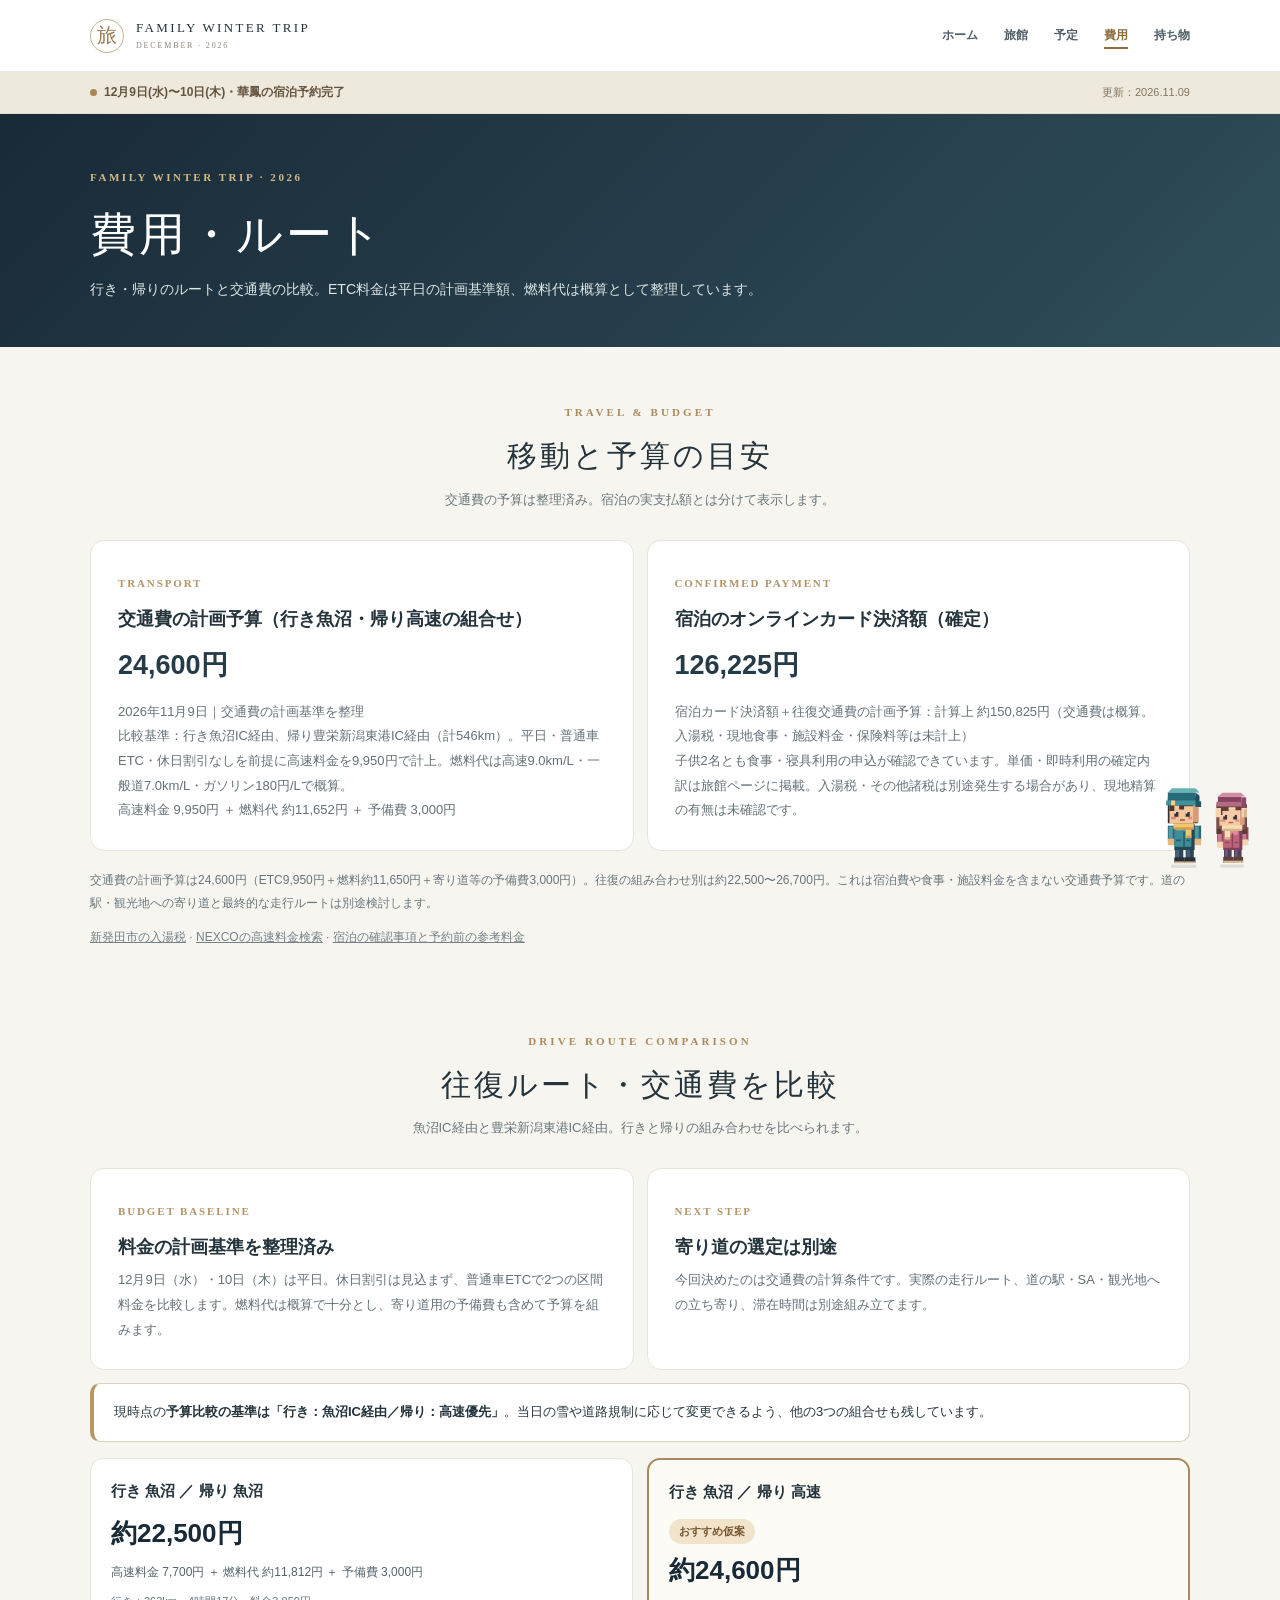
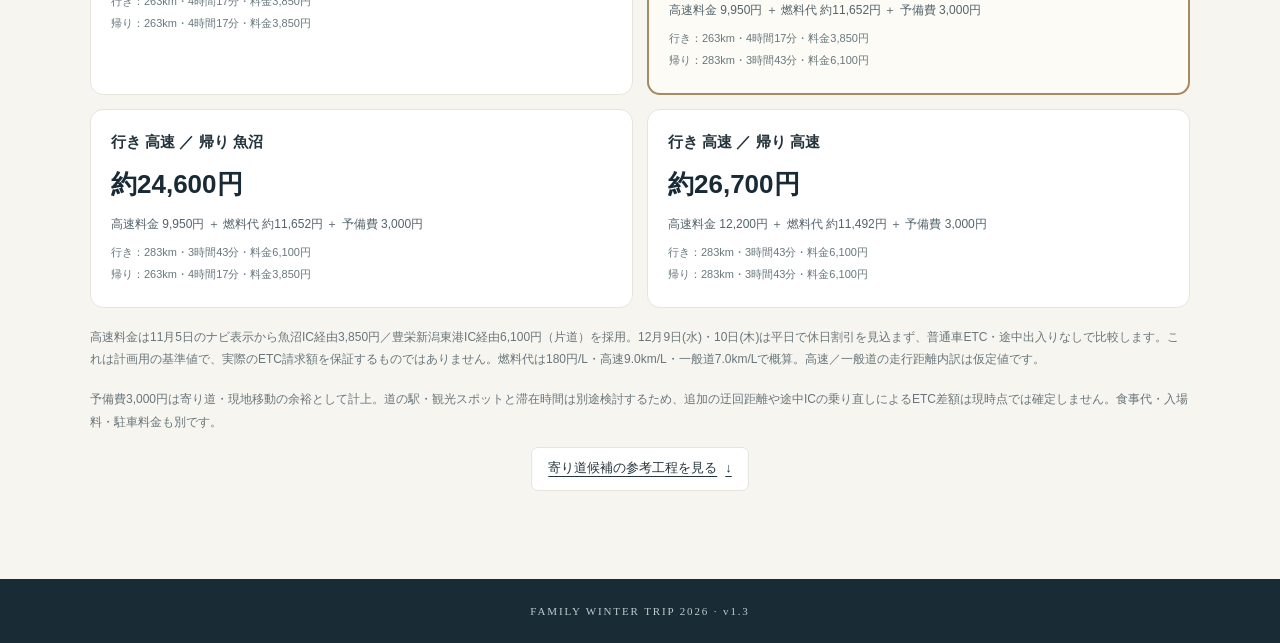
==== commit adf6da77: "feat: load autonomous mascot interactions on budget.html" ====
--- a/budget.html
+++ b/budget.html
@@ -16,6 +16,7 @@
   <script defer src="script.js"></script>
   <script defer src="mascot-dialogues.js"></script>
   <script defer src="mascot-conversation.js"></script>
+  <script defer src="mascot-scenes.js"></script>
   <script defer src="mascot.js"></script>
 </head>
 <body data-page="budget">
--- a/styles.css
+++ b/styles.css
@@ -297,6 +297,50 @@
   .kahou-stay-card{padding:20px;}
   .kahou-gallery-link{font-size:12px;}
 }
+
+/* 華鳳エグゼクティブラウンジ：利用未確定のまま参考料金を比較 */
+.kahou-karaoke{margin-top:18px;padding:28px 30px 26px;background:#fff;border:1px solid #dfd8c9;border-top:4px solid #a88a61;border-radius:15px;box-shadow:0 10px 24px #192a3709;}
+.kahou-karaoke-status{padding:5px 12px;border-radius:99px;background:#f4eee5;color:#715b39;font-size:11px;font-weight:700;}
+.kahou-karaoke-heading{margin:14px 0 8px;font-size:clamp(21px,3vw,28px);font-weight:500;line-height:1.55;font-family:"Hiragino Mincho ProN","Yu Mincho",serif;color:var(--night);}
+.kahou-karaoke-lead{font-size:13px;line-height:1.9;color:#52656c;margin:0 0 18px;}
+.kahou-karaoke-unit{padding:16px 20px;border-radius:12px;background:#f5f5f1;}
+.kahou-karaoke-unit-caption{display:block;color:#617178;font-size:12px;font-weight:650;}
+.kahou-karaoke-unit-value{display:flex;align-items:baseline;flex-wrap:wrap;gap:4px 14px;color:#253c46;}
+.kahou-karaoke-unit-value strong{font-size:clamp(27px,4vw,34px);font-variant-numeric:tabular-nums;line-height:1.45;}
+.kahou-karaoke-unit-value span{font-size:13px;color:#67777d;}
+.kahou-karaoke-unit small{display:block;color:#758187;font-size:11px;line-height:1.7;}
+.kahou-karaoke-calculator{margin-top:24px;}
+.kahou-karaoke-calculator h4{margin:0 0 5px;font-size:18px;color:#30434b;}
+.kahou-karaoke-calculator>p{margin:0 0 15px;font-size:12px;color:#66777d;}
+.kahou-karaoke-duration{display:grid;grid-template-columns:1fr 1fr;max-width:440px;gap:8px;margin-bottom:16px;}
+.kahou-karaoke-duration button{min-height:44px;border:1px solid #b8c3c5;border-radius:9px;padding:8px 14px;background:#fff;color:#36535f;cursor:pointer;font-weight:700;font-size:13px;}
+.kahou-karaoke-duration button.is-active{background:#263e49;border-color:#263e49;color:#fff;}
+.kahou-karaoke-duration button:not(.is-active):hover{background:#f0f4f4;}
+.kahou-karaoke-duration button:focus-visible{outline:3px solid #b7935f;outline-offset:3px;}
+.kahou-karaoke-duration button:disabled{opacity:.55;cursor:not-allowed;}
+.kahou-karaoke-total{text-align:center;border:1px solid #e3e6e1;border-radius:12px;background:#f9faf8;padding:18px 14px 15px;color:#2b434e;}
+.kahou-karaoke-total span,.kahou-karaoke-total small{display:block;font-size:12px;color:#687980;line-height:1.7;}
+.kahou-karaoke-total strong{display:block;font-size:clamp(31px,5vw,40px);line-height:1.45;font-variant-numeric:tabular-nums;}
+.kahou-karaoke-breakdown{margin:8px 0 12px;}
+.kahou-karaoke-breakdown>div{display:flex;justify-content:space-between;align-items:baseline;flex-wrap:wrap;gap:5px 15px;padding:10px 2px;border-bottom:1px solid #ebece8;font-size:12px;line-height:1.65;}
+.kahou-karaoke-breakdown dt{color:#5c6c72;}
+.kahou-karaoke-breakdown dd{margin:0;color:#304b55;font-weight:700;font-variant-numeric:tabular-nums;}
+.kahou-karaoke-estimate-note{font-size:11px!important;line-height:1.85!important;color:#687980!important;margin:0!important;}
+.kahou-karaoke-pending{margin-top:19px;padding:14px 16px;border-left:4px solid #ad9168;border-radius:8px;background:#f8f5ee;color:#524838;}
+.kahou-karaoke-pending strong{font-size:13px;}
+.kahou-karaoke-pending p{margin:5px 0 0;font-size:12px;line-height:1.9;color:#625b50;}
+.kahou-karaoke-link{max-width:440px;margin-top:20px;}
+.kahou-karaoke-source{font-size:11px;color:#758187;margin:13px 0 0;line-height:1.75;}
+@media(max-width:720px){
+  .kahou-karaoke{margin-top:13px;padding:22px 19px 20px;}
+  .kahou-karaoke-heading{font-size:23px;}
+  .kahou-karaoke-unit{padding:14px 15px;}
+  .kahou-karaoke-calculator h4{font-size:16px;}
+  .kahou-karaoke-duration{max-width:none;}
+  .kahou-karaoke-total{padding:15px 10px 13px;}
+  .kahou-karaoke-pending{padding:13px 14px;}
+}
+
 /* v1.3：独立ページと固定ナビゲーション */
 @media(min-width:721px) {header {position:sticky;top:0;z-index:50;} .section {scroll-margin-top:100px;}}
 .nav a[aria-current="page"] {color:#8d6e40;text-decoration:underline;text-decoration-thickness:2px;text-underline-offset:8px;}
--- a/mascot.css
+++ b/mascot.css
@@ -57,6 +57,85 @@
 .trip-mascot.is-paused .mascot-limb,
 .trip-mascot.is-paused .mascot-body { animation-play-state: paused; }
 
+/* 自動掛け合い。既存の手足の四角い輪郭・位置を変えず、短い動きだけ追加。 */
+.mascot-actor {
+  transform-box: fill-box;
+  transform-origin: center 86%;
+}
+.mascot-eyes { transform-box: fill-box; transform-origin: center; }
+
+.trip-mascot[data-mascot-scene="glance"] .mascot-actor--boy {
+  animation: trip-scene-glance-boy 2.2s ease-in-out both;
+}
+.trip-mascot[data-mascot-scene="glance"] .mascot-actor--girl {
+  animation: trip-scene-glance-girl 2.2s ease-in-out both;
+}
+.trip-mascot[data-mascot-scene="glance"] .mascot-eyes--boy {
+  animation: trip-scene-eyes-boy 2.2s ease-in-out both;
+}
+.trip-mascot[data-mascot-scene="glance"] .mascot-eyes--girl {
+  animation: trip-scene-eyes-girl 2.2s ease-in-out both;
+}
+@keyframes trip-scene-glance-boy {
+  0%, 8%, 92%, 100% { transform: rotate(0); }
+  22%, 60% { transform: rotate(3deg); }
+}
+@keyframes trip-scene-glance-girl {
+  0%, 38%, 92%, 100% { transform: rotate(0); }
+  52%, 78% { transform: rotate(-3deg); }
+}
+@keyframes trip-scene-eyes-boy {
+  0%, 8%, 92%, 100% { transform: translateX(0); }
+  22%, 60% { transform: translateX(1.5px); }
+}
+@keyframes trip-scene-eyes-girl {
+  0%, 38%, 92%, 100% { transform: translateX(0); }
+  52%, 78% { transform: translateX(-1.5px); }
+}
+
+.trip-mascot[data-mascot-scene="poke"] .mascot-actor--boy {
+  animation: trip-scene-poke-boy 2.2s ease-in-out both;
+}
+.trip-mascot[data-mascot-scene="poke"] .mascot-character--boy .mascot-arm--right {
+  animation: trip-scene-poke-arm 2.2s ease-in-out both;
+}
+.trip-mascot[data-mascot-scene="poke"] .mascot-actor--girl {
+  animation: trip-scene-startle-girl 2.2s ease-in-out both;
+}
+@keyframes trip-scene-poke-boy {
+  0%, 12%, 90%, 100% { transform: rotate(0); }
+  30%, 60% { transform: rotate(3deg); }
+}
+@keyframes trip-scene-poke-arm {
+  0%, 12%, 90%, 100% { transform: rotate(-11deg); }
+  35%, 57% { transform: rotate(-66deg); }
+}
+@keyframes trip-scene-startle-girl {
+  0%, 44%, 90%, 100% { transform: translateY(0) rotate(0); }
+  56% { transform: translateY(-5px) rotate(5deg); }
+  70% { transform: translateY(0) rotate(-2deg); }
+}
+
+.trip-mascot[data-mascot-scene="cheer"] .mascot-actor--boy {
+  animation: trip-scene-cheer-boy 2.2s ease-in-out both;
+}
+.trip-mascot[data-mascot-scene="cheer"] .mascot-actor--girl {
+  animation: trip-scene-cheer-girl 2.2s ease-in-out both;
+}
+@keyframes trip-scene-cheer-boy {
+  0%, 6%, 29%, 59%, 86%, 100% { transform: translateY(0); }
+  16% { transform: translateY(-9px); }
+  72% { transform: translateY(-8px); }
+}
+@keyframes trip-scene-cheer-girl {
+  0%, 30%, 56%, 59%, 86%, 100% { transform: translateY(0); }
+  43% { transform: translateY(-9px); }
+  72% { transform: translateY(-8px); }
+}
+.trip-mascot.is-paused .mascot-actor,
+.trip-mascot.is-paused .mascot-eyes { animation-play-state: paused; }
+
+
 @media (max-width: 720px) {
   .trip-mascot {
     right: max(12px, env(safe-area-inset-right, 0px));
@@ -70,7 +149,7 @@
 }
 
 @media (prefers-reduced-motion: reduce) {
-  .mascot-limb, .mascot-body { animation: none; }
+  .mascot-limb, .mascot-body, .mascot-actor, .mascot-eyes { animation: none !important; }
 }
 
 @media print {
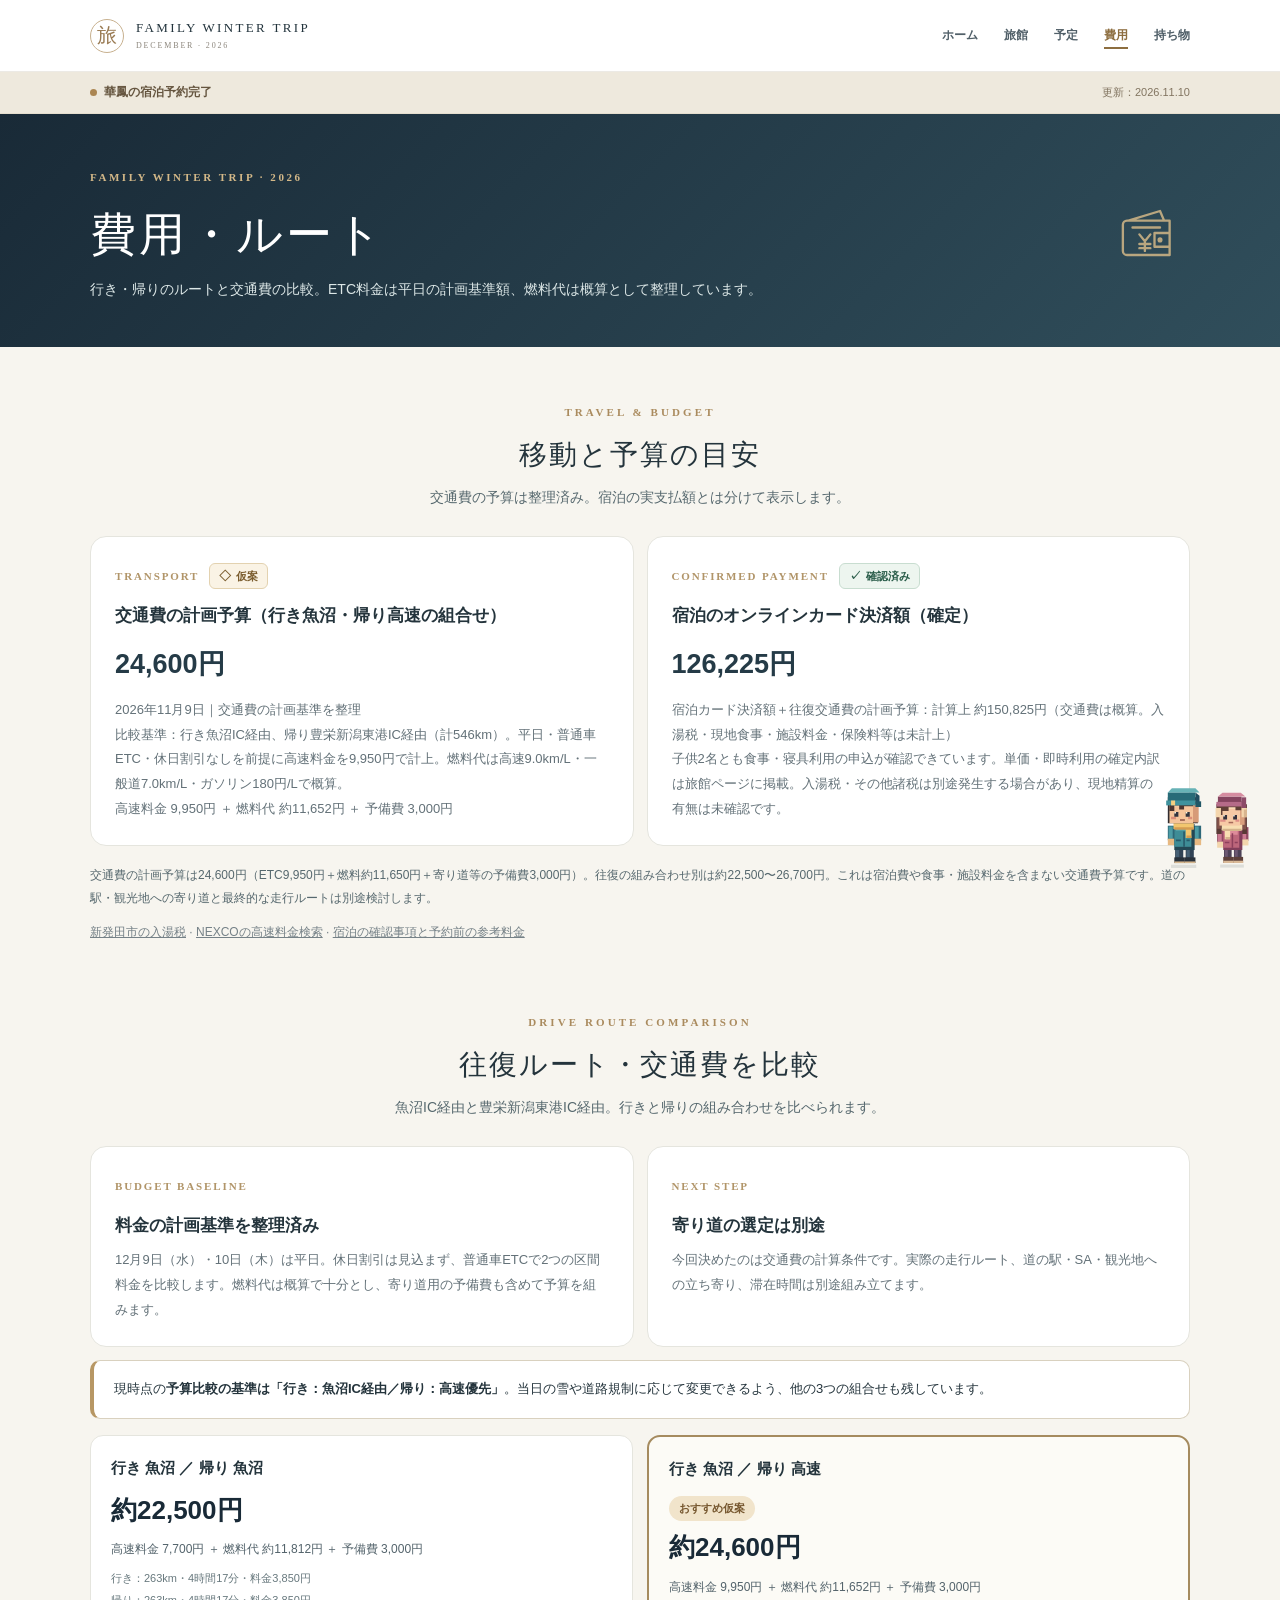
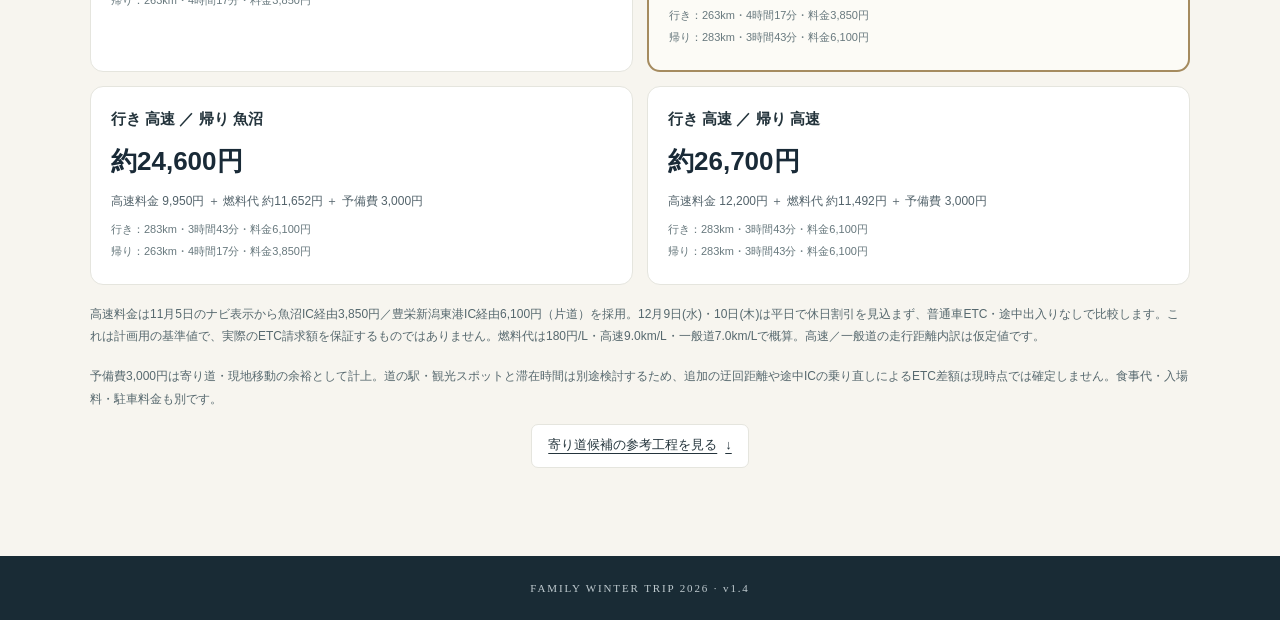
==== commit 93519d9c: "Polish trip navigation, itinerary, status labels and mascot guidance" ====
--- a/budget.html
+++ b/budget.html
@@ -9,15 +9,15 @@
   <meta name="theme-color" content="#192a37">
   <title>費用・ルート｜家族冬旅行 2026</title>
   <!-- CSSは見た目を担当 -->
-  <link rel="stylesheet" href="styles.css">
-  <link rel="stylesheet" href="mascot.css">
+  <link rel="stylesheet" href="styles.css?v=1.4">
+  <link rel="stylesheet" href="mascot.css?v=1.4">
   <!-- データ→動作の順で読み込む（ブラウザは上から順に処理） -->
-  <script defer src="trip-data.js"></script>
-  <script defer src="script.js"></script>
-  <script defer src="mascot-dialogues.js"></script>
-  <script defer src="mascot-conversation.js"></script>
-  <script defer src="mascot-scenes.js"></script>
-  <script defer src="mascot.js"></script>
+  <script defer src="trip-data.js?v=1.4"></script>
+  <script defer src="script.js?v=1.4"></script>
+  <script defer src="mascot-dialogues.js?v=1.4"></script>
+  <script defer src="mascot-conversation.js?v=1.4"></script>
+  <script defer src="mascot-scenes.js?v=1.4"></script>
+  <script defer src="mascot.js?v=1.4"></script>
 </head>
 <body data-page="budget">
   <a class="skip-link" href="#travel-budget">本文へ移動</a>
@@ -28,21 +28,21 @@
         <a href="budget.html" aria-current="page">費用</a>
         <a href="packing.html">持ち物</a>
 </nav></div></header>
-    <div class="update-strip"><div class="wrap update-inner"><span class="mini-status" id="trip-status">12月9日〜10日・華鳳の宿泊予約完了</span><span class="update-date" id="last-update">更新：2026.11.04</span></div></div>
-  <div class="subpage-hero" id="top"><div class="wrap"><span class="eyebrow">FAMILY WINTER TRIP · 2026</span><h1>費用・ルート</h1><p>行き・帰りのルートと交通費の比較。ETC料金は平日の計画基準額、燃料代は概算として整理しています。</p></div></div>
+    <div class="update-strip"><div class="wrap update-inner"><span class="mini-status" id="trip-status">華鳳の宿泊予約完了</span><span class="update-date" id="last-update">更新：2026.11.10</span></div></div>
+  <div class="subpage-hero" id="top"><div class="wrap"><svg class="subpage-icon travel-icon" aria-hidden="true"><use href="assets/travel-icons.svg#wallet"/></svg><span class="eyebrow">FAMILY WINTER TRIP · 2026</span><h1>費用・ルート</h1><p>行き・帰りのルートと交通費の比較。ETC料金は平日の計画基準額、燃料代は概算として整理しています。</p></div></div>
   <main class="wrap subpage-main">
 <section class="section" id="travel-budget" aria-labelledby="budget-heading">
       <div class="section-head"><span class="en">TRAVEL &amp; BUDGET</span><h2 id="budget-heading">移動と予算の目安</h2><p>交通費の予算は整理済み。宿泊の実支払額とは分けて表示します。</p></div>
       <div class="booking-extra">
         <article class="info-card">
-          <span class="cap">TRANSPORT</span><h3>交通費の計画予算（行き魚沼・帰り高速の組合せ）</h3>
+          <span class="cap">TRANSPORT</span><span data-status="tentative"></span><h3>交通費の計画予算（行き魚沼・帰り高速の組合せ）</h3>
           <p class="budget-figure" id="budget-transport">算定中</p>
           <p class="field-note" id="budget-source-date"></p>
           <p id="budget-condition"></p>
           <p class="field-note" id="budget-breakdown"></p>
         </article>
         <article class="info-card">
-          <span class="cap">CONFIRMED PAYMENT</span><h3>宿泊のオンラインカード決済額（確定）</h3>
+          <span class="cap">CONFIRMED PAYMENT</span><span data-status="confirmed"></span><h3>宿泊のオンラインカード決済額（確定）</h3>
           <p class="budget-figure" id="budget-combined">確認中</p>
           <p class="field-note" id="budget-with-transport"></p>
           <p class="field-note">子供2名とも食事・寝具利用の申込が確認できています。単価・即時利用の確定内訳は旅館ページに掲載。入湯税・その他諸税は別途発生する場合があり、現地精算の有無は未確認です。</p>
@@ -86,6 +86,6 @@
     <a href="budget.html" aria-current="page"><svg viewBox="0 0 24 24" width="23" height="23" fill="none" stroke="currentColor" stroke-width="1.8" stroke-linecap="round" stroke-linejoin="round" aria-hidden="true"><rect x="2" y="5" width="20" height="16" rx="2"/><path d="M2 9h20M16 15h3"/></svg><span>費用</span></a>
     <a href="packing.html"><svg viewBox="0 0 24 24" width="23" height="23" fill="none" stroke="currentColor" stroke-width="1.8" stroke-linecap="round" stroke-linejoin="round" aria-hidden="true"><rect x="5" y="4" width="14" height="17" rx="2"/><path d="M9 4.5V3h6v1.5M8.5 10l1.5 1.5 2.5-3M8.5 16h7"/></svg><span>持ち物</span></a>
   </nav>
-  <footer>FAMILY WINTER TRIP 2026 · v1.3</footer>
+  <footer>FAMILY WINTER TRIP 2026 · v1.4</footer>
 </body>
 </html>
--- a/styles.css
+++ b/styles.css
@@ -379,3 +379,199 @@
   .bottom-nav svg {width:21px;height:21px;}
   .quick-grid {grid-template-columns:1fr;}
 }
+
+/* v1.4 — 紺と金、冬の余白。装飾と操作を分け、状態は文字でも伝える。 */
+:root { --radius-card:16px; --sub:#56686e; }
+[hidden] { display:none !important; }
+:focus-visible { outline:3px solid #99763b; outline-offset:4px; }
+.travel-icon { display:block; width:48px; height:48px; flex-shrink:0; color:var(--gold); }
+.hero-inner { grid-template-columns:1.06fr 1fr; gap:56px; padding-top:44px; padding-bottom:52px; }
+.hero-copy { padding:0; }
+.hero h1 { margin:18px 0; font-size:clamp(48px,5.6vw,72px); letter-spacing:.06em; }
+.hero-lead { white-space:pre-line; margin:0 0 16px; line-height:1.9; }
+.hero-date { font-size:14px; color:#f0d7ac; letter-spacing:.03em; margin:0; }
+.trip-countdown { border:0; border-left:2px solid #b79764; border-radius:0; background:transparent; padding:0 0 0 16px; margin:22px 0; }
+.trip-countdown p { margin:3px 0; font-size:24px; }
+.trip-countdown .countdown-label { font-size:11px; }
+.hero-shortcuts { scroll-margin-top:24px; }
+.hero-shortcuts h2 { font-size:12px; font-weight:500; letter-spacing:.08em; color:#d5e0e1; margin:0 0 10px; }
+.hero-shortcuts .quick-grid { grid-template-columns:repeat(2,minmax(0,1fr)); gap:10px; }
+.hero-shortcuts .quick-card { position:relative; flex-direction:row; align-items:center; gap:10px; border-color:#ffffff29; background:#ffffff09; padding:16px 12px; border-radius:12px; transition:background .2s,border-color .2s; }
+.hero-shortcuts .quick-card:hover { background:#ffffff16; border-color:#c4a774; }
+.hero-shortcuts .travel-icon { width:36px; height:36px; color:#dbbd85; }
+.hero-shortcuts .quick-copy { min-width:0; letter-spacing:normal; font:inherit; }
+.hero-shortcuts .quick-card strong { display:block; font-size:15px; color:#fff; }
+.hero-shortcuts .quick-card small { display:block; font-size:11px; color:#c7d7db; margin-top:2px; }
+.hero-shortcuts .quick-arrow { position:absolute; right:8px; top:6px; font:12px sans-serif; color:#bba575; }
+.art { isolation:isolate; }
+.art img { border-radius:22px 22px 8px 8px; }
+.art-note { right:10px; bottom:10px; z-index:2; }
+.winter-snow { position:absolute; inset:0; overflow:hidden; pointer-events:none; border-radius:22px; }
+.winter-snow i { position:absolute; top:-12px; width:3px; height:3px; border-radius:50%; background:#fff; opacity:0; }
+.winter-snow.is-playing i { animation:quiet-snow 11s linear infinite; }
+.winter-snow i:nth-child(1) { left:10%; animation-delay:-1s; }
+.winter-snow i:nth-child(2) { left:22%; animation-delay:-8s; width:2px; height:2px; }
+.winter-snow i:nth-child(3) { left:38%; animation-delay:-4s; }
+.winter-snow i:nth-child(4) { left:51%; animation-delay:-10s; width:2px; height:2px; }
+.winter-snow i:nth-child(5) { left:64%; animation-delay:-5s; }
+.winter-snow i:nth-child(6) { left:76%; animation-delay:-2s; width:2px; height:2px; }
+.winter-snow i:nth-child(7) { left:88%; animation-delay:-7s; }
+.winter-snow i:nth-child(8) { left:95%; animation-delay:-9s; width:2px; height:2px; }
+@keyframes quiet-snow { 0% { transform:translate(0,0); opacity:0; } 15%,80% { opacity:.55; } 100% { transform:translate(-20px,340px); opacity:0; } }
+.snow-toggle { position:absolute; left:0; bottom:-42px; min-height:40px; padding:7px 12px; border:1px solid #ffffff38; background:#ffffff08; border-radius:20px; color:#d8e3e5; font-size:11px; cursor:pointer; }
+.snow-toggle:disabled { opacity:.7; cursor:default; }
+.section { margin-top:64px; }
+.section-head { margin-bottom:26px; }
+.section-head h2 { font-size:28px; letter-spacing:.07em; }
+.section-head p { font-size:14px; }
+.trip-facts { display:grid; grid-template-columns:repeat(3,minmax(0,1fr)); gap:16px; }
+.info-card, .kahou-meal, .kahou-stay-card, .booking-details { border-radius:var(--radius-card); }
+.info-card { padding:24px; }
+.info-card h3 { font-size:17px; margin:12px 0 8px; }
+.info-card p { font-size:13px; }
+.text-link { display:inline-flex; align-items:center; gap:12px; color:#355d68; font-size:13px; font-weight:650; padding:10px 0; text-underline-offset:4px; }
+.trip-concept { position:relative; padding:30px 100px 30px 32px; }
+.concept-icon { position:absolute; right:30px; top:34px; width:52px; height:52px; color:#d7bc86; }
+.status-badge { display:inline-flex; align-items:center; gap:5px; padding:3px 9px; border:1px solid transparent; border-radius:6px; font-size:11px; font-weight:650; line-height:1.65; vertical-align:middle; white-space:nowrap; letter-spacing:0; }
+.status-mark { font-size:12px; line-height:1; }
+.status-badge--booked,.status-badge--confirmed { color:#285b48; background:#edf5ef; border-color:#c8ddd0; }
+.status-badge--requested { color:#365e79; background:#edf3f8; border-color:#cbdce7; }
+.status-badge--tentative { color:#7b5d2e; background:#faf3e5; border-color:#e3d2b0; }
+.status-badge--pending,.status-badge--unreserved { color:#82503e; background:#faf0ea; border-color:#e8cfc1; }
+.status-badge--reference { color:#55656b; background:#f1f3f3; border-color:#d9dfdf; }
+.info-card>.cap+.status-badge { margin-left:10px; }
+.planning-grid { display:grid; grid-template-columns:repeat(2,minmax(0,1fr)); gap:12px; }
+.planning-card { padding:22px 24px; background:#fff; border:1px solid var(--line); border-radius:var(--radius-card); display:flex; flex-direction:column; align-items:flex-start; text-decoration:none; transition:border-color .2s; }
+.planning-card:hover { border-color:var(--gold); }
+.planning-card h3 { font-size:16px; margin:12px 0 7px; }
+.planning-card p { margin:0; font-size:13px; color:var(--sub); }
+.planning-card .planning-link { font-size:12px; color:#3e6471; margin-top:auto; padding-top:12px; }
+.pending-summary { margin-top:16px; background:#f5f3ed; }
+.pending-summary summary { font-size:14px; }
+.latest-compact { padding:24px 28px; background:#eeeee6; border-radius:var(--radius-card); }
+.latest-compact .section-head { text-align:left; margin-bottom:12px; }
+.latest-compact .section-head h2 { font-size:22px; }
+.latest-compact .updates { background:transparent; border:0; box-shadow:none; padding:0; }
+.latest-compact .updates-link { margin-top:8px; }
+.subpage-hero .wrap { position:relative; padding-right:90px; }
+.subpage-icon { position:absolute; right:8px; top:50%; transform:translateY(-50%); width:66px; height:66px; color:#d2b787; opacity:.85; }
+.status-legend { display:flex; align-items:center; flex-wrap:wrap; justify-content:center; gap:8px; font-size:12px; color:#52666e; margin:0 0 24px; }
+.day-tabs { gap:12px; }
+.day-tabs button { border-radius:12px; min-height:64px; min-width:164px; padding:10px 25px; font-size:19px; font-weight:650; line-height:1.5; }
+.day-tabs button small { display:block; font-size:11px; font-weight:400; letter-spacing:.04em; }
+.day-panel { max-width:900px; padding:32px 40px; }
+.day-panel h3 { font-size:18px; text-align:left; }
+.timeline { display:block; }
+.step { position:relative; display:grid; grid-template-columns:112px 42px minmax(0,1fr); gap:16px; padding:0 0 28px; }
+.step:last-child { padding-bottom:0; }
+.step:not(:last-child)::after { content:""; position:absolute; left:148px; top:42px; bottom:0; width:1px; background:#ded8c9; }
+.step-time { color:#38505b; font-size:20px; font-weight:650; font-variant-numeric:tabular-nums; line-height:1.5; padding-top:6px; }
+.step-icon { background:#f7f4ec; border:1px solid #e4dcca; border-radius:50%; width:42px; height:42px; display:grid; place-items:center; }
+.step-icon .travel-icon { width:28px; height:28px; color:#8c7145; }
+.step-heading { display:flex; flex-wrap:wrap; align-items:center; gap:8px; margin:6px 0; }
+.step-heading strong { font-size:16px; }
+.step p { font-size:13px; line-height:1.85; }
+.step .inline-details { margin-top:8px; padding-top:6px; }
+.drive-subheading { margin-top:32px; margin-bottom:8px; font-size:18px; }
+.route-switch-note { color:var(--sub); font-size:12px; margin:0 0 14px; }
+.route-tabs { display:grid; grid-template-columns:1fr 1fr; gap:10px; margin:0 0 12px; }
+.route-tabs button { border:1px solid #d8ddd9; border-radius:10px; background:#fff; color:#415960; padding:12px; min-height:64px; font-size:14px; text-align:left; cursor:pointer; }
+.route-tabs button small { display:block; font-size:11px; margin-top:3px; }
+.route-tabs button[aria-selected="true"] { border:2px solid #395c66; padding:11px; background:#eaf0ee; color:#213e49; }
+.drive-option { background:#fafaf7; padding:24px; }
+.drive-option-heading { font-size:16px; }
+.drive-option-caption { font-size:13px; }
+.drive-option-specs { font-size:12px; }
+.drive-stop { grid-template-columns:120px minmax(0,1fr); gap:18px; padding:15px 0; }
+.drive-stop-time { font-size:16px; }
+.drive-stop strong { font-size:14px; }
+.drive-stop p { font-size:12px; }
+.route-state { margin-top:0; }
+@media(max-width:900px) and (min-width:721px) {
+  .hero-inner { gap:24px; grid-template-columns:1.2fr 1fr; }
+  .hero-shortcuts .quick-card { gap:6px; padding:14px 8px; }
+  .hero-shortcuts .travel-icon { width:28px; height:28px; }
+  .hero-shortcuts .quick-card strong { font-size:13px; }
+  .trip-facts { gap:10px; }
+  .trip-facts .info-card { padding:18px; }
+}
+@media(max-width:720px) {
+  .hero-inner { display:flex; gap:22px; padding:30px 0 56px; }
+  .hero h1 { font-size:46px; line-height:1.35; margin:14px 0; }
+  .hero-date { font-size:13px; }
+  .hero-shortcuts .quick-grid { grid-template-columns:repeat(2,minmax(0,1fr)); }
+  .hero-shortcuts .quick-card { padding:14px 10px; gap:7px; min-height:74px; }
+  .hero-shortcuts .quick-card strong { font-size:13px; }
+  .hero-shortcuts .quick-card small { font-size:10px; }
+  .hero-shortcuts .travel-icon { width:30px; height:30px; }
+  .art { max-width:360px; width:90%; margin:4px auto 0; }
+  .section { margin-top:44px; }
+  .section-head h2 { font-size:25px; }
+  .section-head p { font-size:13px; }
+  .trip-facts { grid-template-columns:1fr; gap:10px; }
+  .info-card { padding:20px; }
+  .trip-concept { padding:24px 64px 24px 22px; }
+  .concept-icon { right:15px; top:25px; width:34px; height:34px; }
+  .planning-grid { grid-template-columns:1fr; }
+  .planning-card { padding:18px 20px; }
+  .planning-card h3 { margin:9px 0 5px; }
+  .latest-compact { padding:21px; }
+  .subpage-hero .wrap { padding-right:58px; }
+  .subpage-icon { right:0; width:43px; height:43px; }
+  .subpage-hero h1 { font-size:30px; }
+  .day-tabs { gap:8px; }
+  .day-tabs button { min-width:0; flex:1; font-size:18px; padding:10px; }
+  .day-panel { padding:24px 18px; }
+  .day-panel h3 { font-size:16px; }
+  .step { grid-template-columns:34px minmax(0,1fr); gap:4px 12px; padding-bottom:25px; }
+  .step-time { grid-column:2; grid-row:auto; font-size:21px; padding-top:0; }
+  .step-icon { grid-column:1; grid-row:span 2; width:34px; height:34px; margin-top:1px; }
+  .step-icon .travel-icon { width:25px; height:25px; }
+  .step-detail { grid-column:2; }
+  .step-heading { margin:1px 0 6px; gap:6px; }
+  .step-heading strong { font-size:15px; }
+  .step:not(:last-child)::after { left:16px; top:38px; }
+  .step p { font-size:12px; }
+  .route-tabs button { font-size:12px; padding:11px 9px; }
+  .route-tabs button[aria-selected="true"] { padding:10px 8px; }
+  .drive-option { padding:18px 14px; }
+  .drive-stop { grid-template-columns:92px minmax(0,1fr); gap:10px; }
+  .drive-stop-time { font-size:14px; }
+  .drive-stop strong { font-size:13px; }
+  .drive-stop p { font-size:12px; }
+  .status-legend { justify-content:flex-start; font-size:11px; }
+}
+@media(max-width:355px) {
+  .hero-shortcuts .quick-card { flex-direction:column; align-items:flex-start; padding:12px; gap:5px; }
+  .hero-shortcuts .quick-card strong { font-size:13px; }
+  .hero-date { font-size:12px; }
+  .step-heading .status-badge { font-size:10px; }
+  .drive-stop { grid-template-columns:1fr; gap:4px; }
+}
+@media(prefers-reduced-motion:reduce) {
+  html { scroll-behavior:auto; }
+  .winter-snow i { animation:none !important; }
+  .quick-card,.planning-card { transition:none; }
+}
+@media print {
+  .winter-snow,.snow-toggle,.route-tabs { display:none !important; }
+  .day-panel[hidden],.drive-option[hidden] { display:block !important; }
+  .day-panel { break-before:page; }
+}
+.timeline,.drive-stop-list { list-style:none; margin:0; padding-left:0; }
+@media(min-width:721px) {
+  .step-icon { grid-column:2; grid-row:1; }
+  .step-time { grid-column:1; grid-row:1; }
+  .step-detail { grid-column:3; grid-row:1; }
+}
+@media(max-width:720px) {
+  .hero-inner { padding-top:22px; }
+  .hero h1 { font-size:40px; margin:10px 0; }
+  .hero-lead { font-size:12px; line-height:1.8; margin-bottom:12px; }
+  .hero .trip-countdown { margin:14px 0; }
+  .hero .trip-countdown p { font-size:22px; }
+  .hero-shortcuts .quick-card { min-height:66px; padding-block:12px; }
+  .update-inner { gap:12px; }
+  .mini-status { min-width:0; }
+  .update-date { flex-shrink:0; }
+}
--- a/mascot.css
+++ b/mascot.css
@@ -212,3 +212,37 @@
 .trip-mascot-bubble[data-speaker="girl"]::after { right: 18px; }
 .trip-mascot-line { display: block; }
 .trip-mascot-bubble[data-kind="anger"] { background: #fff2e9; border-color: #ba8263; }
+
+/* v1.4: 会話を読みながら案内リンクを選べる。外側の透明な余白は従来どおり透過。 */
+.trip-mascot-bubble {
+  width:270px;
+  padding:0 16px 14px;
+  max-height:calc(100vh - var(--trip-mascot-nav-height, 0px) - 130px);
+  max-height:calc(100dvh - var(--trip-mascot-nav-height, 0px) - 130px);
+  overflow-y:auto;
+  overscroll-behavior:contain;
+  pointer-events:auto;
+  user-select:text;
+  -webkit-user-select:text;
+}
+.trip-mascot-bubble::after { display:none; }
+.trip-mascot-guide-header { position:sticky; top:0; z-index:1; display:flex; align-items:center; justify-content:space-between; gap:12px; margin:0 0 2px; background:inherit; min-height:44px; }
+.trip-mascot-guide-header>span { font-size:11px; color:#786540; letter-spacing:.1em; }
+.trip-mascot-close { display:grid; place-items:center; flex-shrink:0; width:44px; height:44px; margin-right:-12px; padding:0; border:0; border-radius:6px; background:transparent; color:#526973; font-size:23px; cursor:pointer; }
+.trip-mascot-close:hover { background:#eae8df; }
+.trip-mascot-line { padding:3px 0 12px; line-height:1.7; }
+.trip-mascot-line::before { content:''; display:inline-block; width:6px; height:6px; margin-right:6px; border-radius:50%; background:#378997; vertical-align:middle; }
+.trip-mascot-bubble[data-speaker="girl"] .trip-mascot-line::before { background:#ad627d; }
+.trip-mascot-links { display:grid; gap:7px; }
+.trip-mascot-links a { display:flex; align-items:center; min-height:44px; padding:9px 12px; border:1px solid #d7ddd7; border-radius:8px; background:#f1f5ef; color:#294b57; font-size:12px; font-weight:600; text-decoration:none; line-height:1.6; }
+.trip-mascot-links a:hover { border-color:#9a834e; background:#ecefdf; }
+.trip-mascot-links a:focus-visible,.trip-mascot-close:focus-visible { outline:2px solid #8a6e36; outline-offset:1px; }
+.trip-mascot-guide-header { background:#fffdf5; }
+.trip-mascot-bubble[data-kind="anger"] .trip-mascot-guide-header { background:#fff2e9; }
+@media(max-width:355px) {
+  .trip-mascot-bubble { width:256px; max-width:calc(100vw - 24px - env(safe-area-inset-right,0px)); }
+}
+.trip-mascot-tail { display:none; position:absolute; bottom:calc(100% + 4px); right:52px; width:10px; height:10px; background:#fffdf5; border-right:1px solid #b69a65; border-bottom:1px solid #b69a65; transform:rotate(45deg); pointer-events:none; }
+.trip-mascot-bubble:not([hidden]) + .trip-mascot-tail { display:block; }
+.trip-mascot-bubble[data-speaker="girl"] + .trip-mascot-tail { right:18px; }
+.trip-mascot-bubble[data-kind="anger"] + .trip-mascot-tail { background:#fff2e9; border-color:#ba8263; }
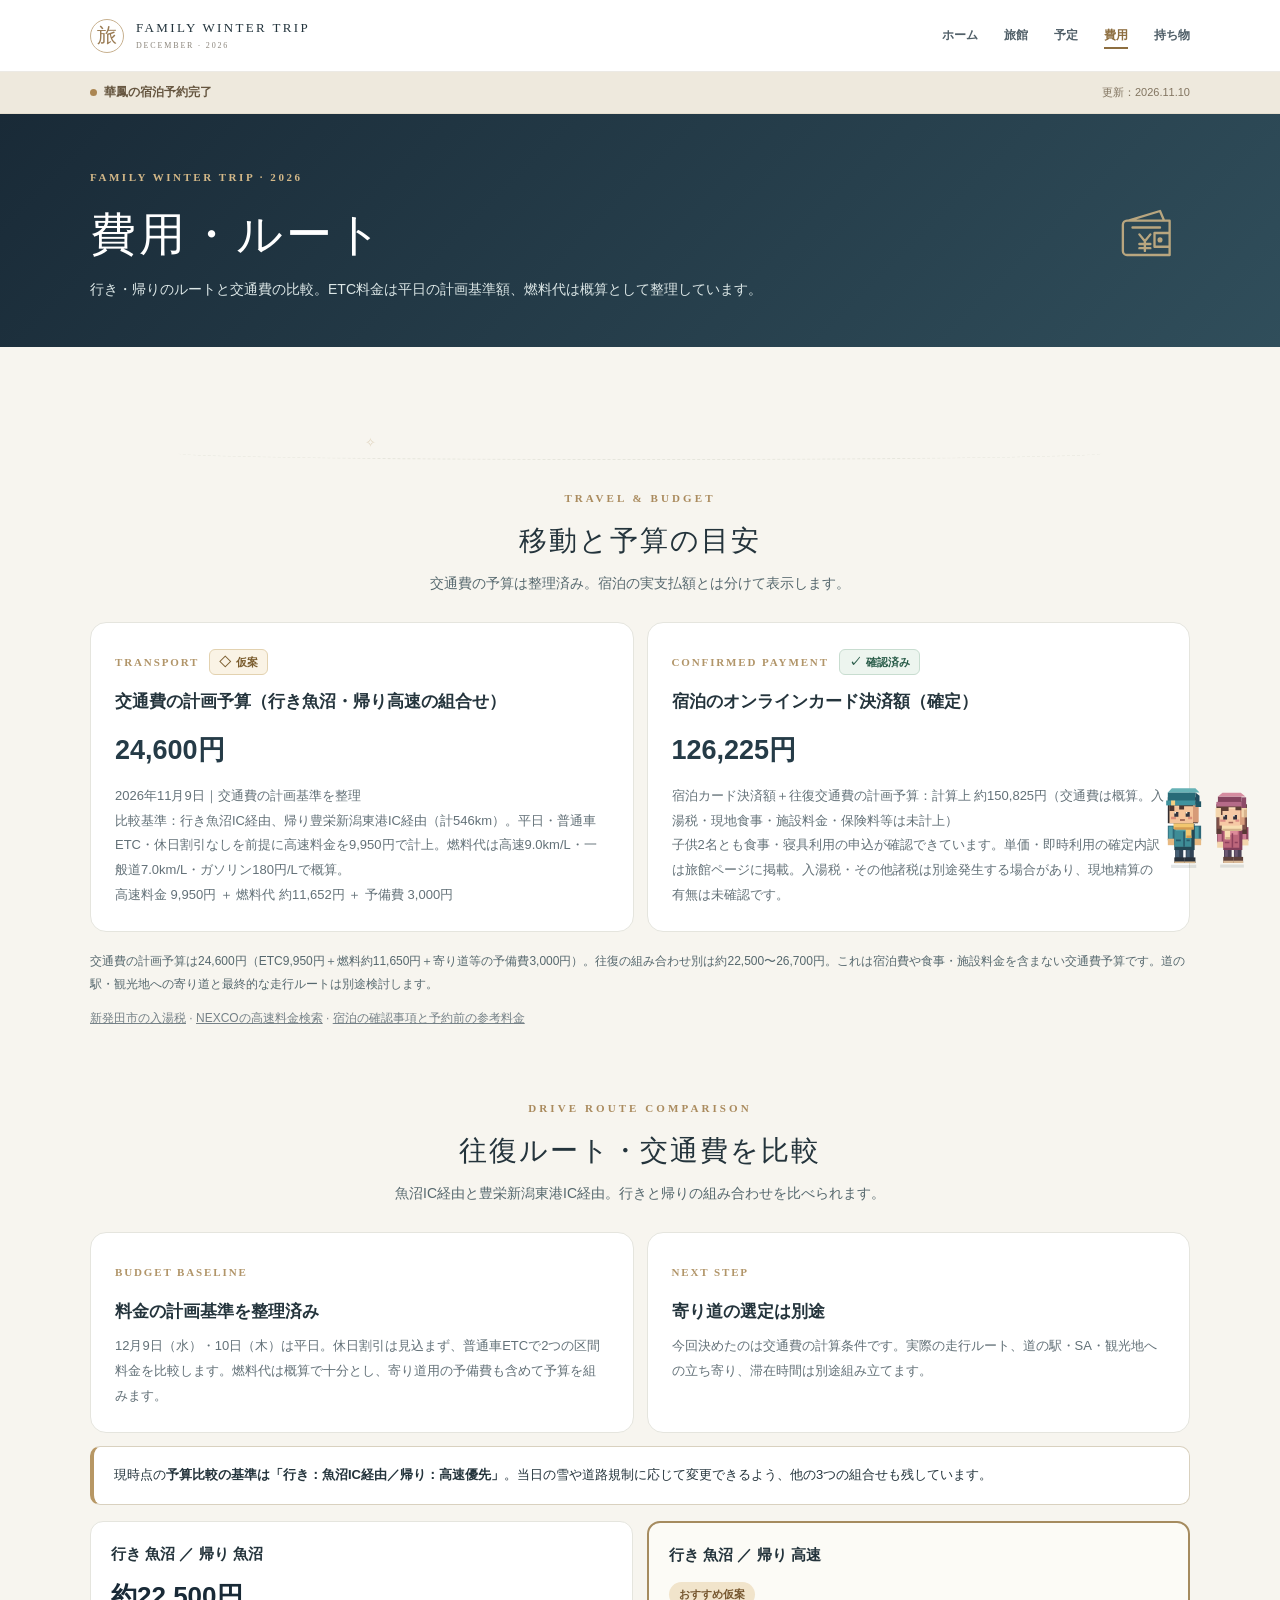
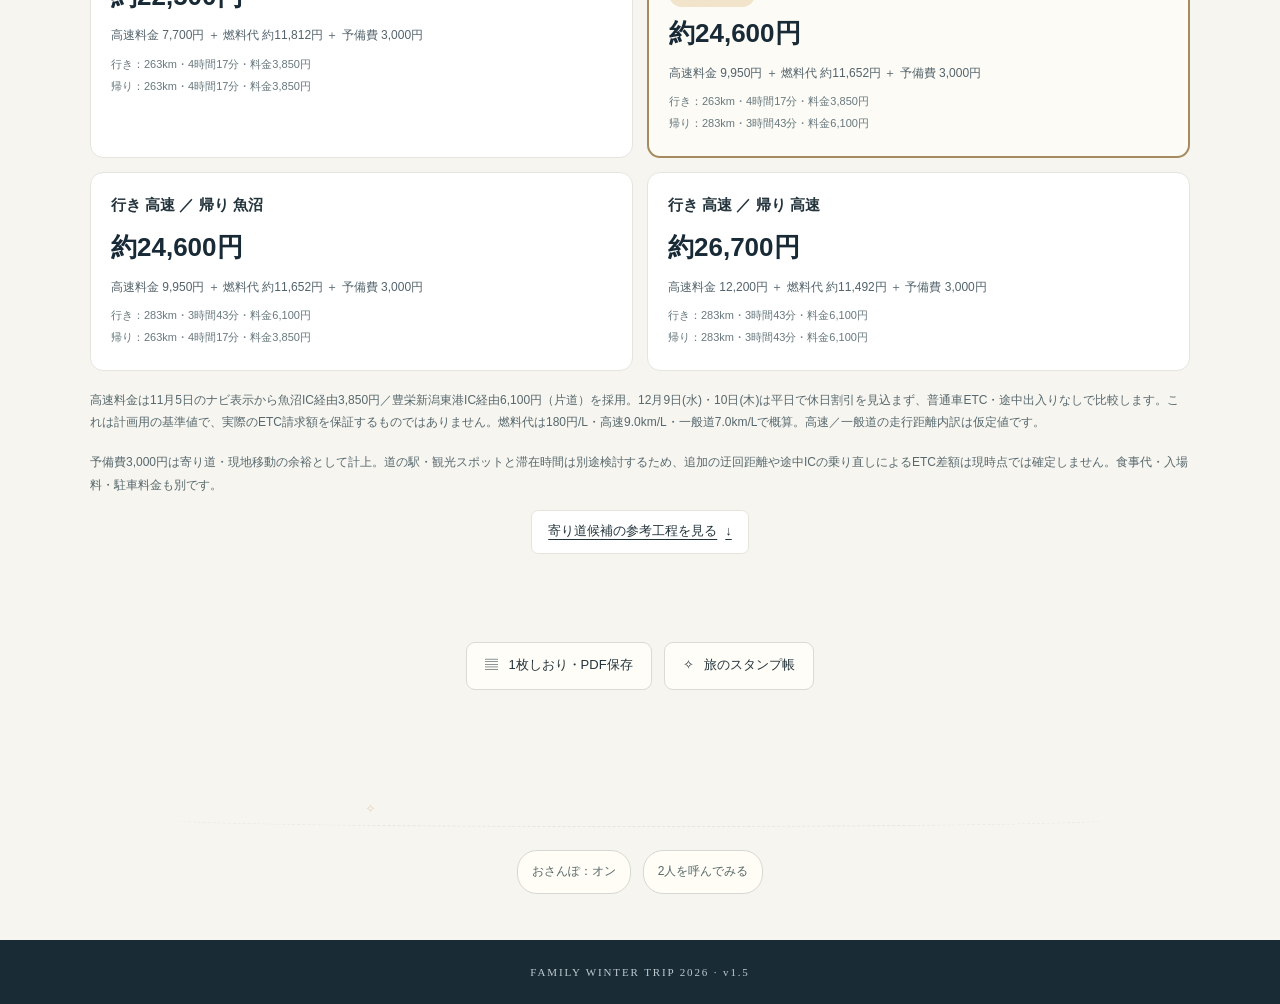
==== commit 01a851c2: "Add travel tools and playful mascot excursions v1.5" ====
--- a/budget.html
+++ b/budget.html
@@ -9,15 +9,18 @@
   <meta name="theme-color" content="#192a37">
   <title>費用・ルート｜家族冬旅行 2026</title>
   <!-- CSSは見た目を担当 -->
-  <link rel="stylesheet" href="styles.css?v=1.4">
-  <link rel="stylesheet" href="mascot.css?v=1.4">
+  <link rel="stylesheet" href="styles.css?v=1.5">
+  <link rel="stylesheet" href="mascot.css?v=1.5">
   <!-- データ→動作の順で読み込む（ブラウザは上から順に処理） -->
-  <script defer src="trip-data.js?v=1.4"></script>
-  <script defer src="script.js?v=1.4"></script>
-  <script defer src="mascot-dialogues.js?v=1.4"></script>
-  <script defer src="mascot-conversation.js?v=1.4"></script>
-  <script defer src="mascot-scenes.js?v=1.4"></script>
-  <script defer src="mascot.js?v=1.4"></script>
+  <script defer src="trip-data.js?v=1.5"></script>
+  <script defer src="travel-utils.js?v=1.5"></script>
+  <script defer src="script.js?v=1.5"></script>
+  <script defer src="travel-extras.js?v=1.5"></script>
+  <script defer src="mascot-dialogues.js?v=1.5"></script>
+  <script defer src="mascot-conversation.js?v=1.5"></script>
+  <script defer src="mascot-scenes.js?v=1.5"></script>
+  <script defer src="mascot-roam.js?v=1.5"></script>
+  <script defer src="mascot.js?v=1.5"></script>
 </head>
 <body data-page="budget">
   <a class="skip-link" href="#travel-budget">本文へ移動</a>
@@ -86,6 +89,7 @@
     <a href="budget.html" aria-current="page"><svg viewBox="0 0 24 24" width="23" height="23" fill="none" stroke="currentColor" stroke-width="1.8" stroke-linecap="round" stroke-linejoin="round" aria-hidden="true"><rect x="2" y="5" width="20" height="16" rx="2"/><path d="M2 9h20M16 15h3"/></svg><span>費用</span></a>
     <a href="packing.html"><svg viewBox="0 0 24 24" width="23" height="23" fill="none" stroke="currentColor" stroke-width="1.8" stroke-linecap="round" stroke-linejoin="round" aria-hidden="true"><rect x="5" y="4" width="14" height="17" rx="2"/><path d="M9 4.5V3h6v1.5M8.5 10l1.5 1.5 2.5-3M8.5 16h7"/></svg><span>持ち物</span></a>
   </nav>
-  <footer>FAMILY WINTER TRIP 2026 · v1.4</footer>
+  <div class="wrap trip-tools"><a href="guide.html"><span aria-hidden="true">▤</span> 1枚しおり・PDF保存</a><a href="stamps.html"><span aria-hidden="true">✧</span> 旅のスタンプ帳</a></div>
+  <footer>FAMILY WINTER TRIP 2026 · v1.5</footer>
 </body>
 </html>
--- a/styles.css
+++ b/styles.css
@@ -137,7 +137,8 @@
 .lodging-row h3{margin:2px 0 6px;font-size:16px;}
 .lodging-row p{margin:0;color:#68787d;font-size:13px;}
 .lodging-row a{display:inline-block;margin-top:9px;color:#174f73;text-underline-offset:4px;font-size:13px;}
-.list-status{font-size:11px;background:#f5f1e7;border-radius:30px;padding:6px 12px;color:#745d40;white-space:nowrap;}
+.list-status{font-size:11px;background:#f5f1e7;border-radius:30px;padding:6px 12px;color:#745d40;white-space:normal;overflow-wrap:anywhere;}
+.lodging-row>div{min-width:0;}
 .updates-list{display:grid;gap:10px;}
 .updates-link{display:flex;align-items:center;justify-content:center;gap:8px;min-height:44px;width:fit-content;max-width:100%;margin:14px auto 0;padding:8px 16px;border:1px solid var(--line);border-radius:7px;background:var(--paper);font-size:13px;text-underline-offset:4px;}
 .updates-link:hover{background:#f3eee4;}
@@ -559,6 +560,54 @@
   .day-panel { break-before:page; }
 }
 .timeline,.drive-stop-list { list-style:none; margin:0; padding-left:0; }
+
+/* v1.5 · small travel tools and a personal stamp passport */
+[hidden] { display:none !important; }
+.map-link { display:inline-flex; align-items:center; min-height:44px; margin-top:5px; padding:5px 12px; border:1px solid #cfdbd5; border-radius:7px; background:#f3f7f2; color:#305562; font-size:12px; text-decoration:none; }
+.map-link:hover { background:#e8efe7; }
+.hotel-map { text-align:center; margin-bottom:22px; }
+.hero-tools { display:flex; flex-wrap:wrap; gap:8px 18px; margin-top:14px; font-size:12px; color:#dec9a1; }
+.hero-tools a { display:inline-flex; align-items:center; min-height:44px; text-underline-offset:5px; }
+.trip-tools { display:flex; justify-content:center; flex-wrap:wrap; gap:12px; padding:0 0 24px; }
+.trip-tools a { display:flex; gap:10px; align-items:center; min-height:48px; border:1px solid #d8dcd3; border-radius:9px; padding:9px 18px; font-size:13px; text-decoration:none; background:#fffdf7; }
+.trip-tools a:hover { border-color:#a18a5f; }
+.scenery-window { min-width:0; width:100%; }
+.scenery-control { display:flex; justify-content:flex-end; flex-wrap:wrap; gap:8px; align-items:center; font-size:11px; color:#d8e3e5; margin-top:9px; padding-left:115px; min-height:44px; }
+.scenery-control select { font:inherit; font-size:12px; min-height:44px; max-width:100%; border:1px solid #7b929b; border-radius:7px; background:#233b48; color:#f9f6ed; padding:8px; }
+.scenery-window .snow-toggle { bottom:-53px; min-height:44px; }
+.stampbook { max-width:820px; margin-inline:auto; }
+.stamp-summary { display:flex; flex-wrap:wrap; align-items:center; justify-content:space-between; gap:8px; padding:0 4px 24px; font-size:13px; }
+.stamp-summary strong { font-size:28px; color:#896d42; font-variant-numeric:tabular-nums; }
+.stamp-summary progress { width:100%; height:8px; accent-color:#9b855a; border:0; border-radius:8px; overflow:hidden; }
+.stamp-grid { display:grid; grid-template-columns:repeat(3,1fr); gap:16px; }
+.stamp-card { position:relative; display:flex; flex-direction:column; align-items:center; gap:9px; padding:24px 12px; border:1px dashed #c6c5b9; border-radius:16px; color:#596c73; background:#fbfaf6; cursor:pointer; font:inherit; }
+.stamp-icon { display:grid; place-items:center; width:78px; height:78px; border:2px solid #d4d8cf; border-radius:50%; color:#91a09d; font-size:33px; }
+.stamp-card strong { font-size:15px; }
+.stamp-hint { font-size:11px; }
+.stamp-state { display:block; font-size:10px; color:#6d7d80; }
+.stamp-card[aria-pressed="true"] { background:#f0f4e9; border:1px solid #a3b19a; color:#355845; }
+.stamp-card[aria-pressed="true"] .stamp-icon { border:3px double #65876b; color:#42694e; transform:rotate(-8deg); background:#e5eddd; }
+.stamp-card:focus-visible,.soft-button:focus-visible,.map-link:focus-visible { outline:3px solid #b39153; outline-offset:3px; }
+.stamp-pop .stamp-icon { animation:stamp-pop .35s ease-out; }
+@keyframes stamp-pop { 0%{transform:scale(1.25) rotate(-12deg);opacity:.5} 100%{transform:scale(1) rotate(-8deg);opacity:1} }
+.stamp-message { min-height:1.75em; font-size:13px; color:#44644a; }
+.stamp-complete { padding:16px; border:1px solid #d4bf85; border-radius:10px; background:#fbf2d8; color:#66522a; text-align:center; }
+.soft-button { min-height:44px; padding:9px 16px; border:1px solid #c8d1c8; border-radius:8px; color:#37535b; background:#fff; font:inherit; font-size:13px; cursor:pointer; }
+.stamp-reset-confirm { border:1px solid #d6b885; background:#fff8ea; padding:18px; margin-top:14px; border-radius:10px; }
+.stamp-reset-confirm button { margin-right:8px; }
+.save-warning { color:#8d4a26; font-weight:600; }
+@media(max-width:720px) {
+  .scenery-window { width:100%; }
+  .scenery-window .art { width:100%; }
+  .stamp-grid { grid-template-columns:1fr 1fr; gap:10px; }
+  .stamp-card { padding:20px 8px; gap:8px; }
+  .stamp-card strong { font-size:13px; }
+  .stamp-hint { font-size:10px; }
+  .stamp-icon { width:68px; height:68px; }
+  .hero-tools { font-size:11px; gap:4px 12px; }
+}
+@media(prefers-reduced-motion:reduce) { .stamp-pop .stamp-icon { animation:none; } }
+@media print { .trip-tools,.hero-tools,.scenery-control,.stamp-reset-confirm { display:none !important; } }
 @media(min-width:721px) {
   .step-icon { grid-column:2; grid-row:1; }
   .step-time { grid-column:1; grid-row:1; }
--- a/mascot.css
+++ b/mascot.css
@@ -246,3 +246,22 @@
 .trip-mascot-bubble:not([hidden]) + .trip-mascot-tail { display:block; }
 .trip-mascot-bubble[data-speaker="girl"] + .trip-mascot-tail { right:18px; }
 .trip-mascot-bubble[data-kind="anger"] + .trip-mascot-tail { background:#fff2e9; border-color:#ba8263; }
+
+/* Excursions occupy only explicitly empty playgrounds, never reading areas. */
+.mascot-playground { position:relative; height:112px; margin-block:12px; pointer-events:none; overflow:hidden; }
+.mascot-playground::after { content:''; position:absolute; left:8%; right:8%; bottom:11px; height:12px; border-bottom:1px dashed #c2c6b655; border-radius:50%; }
+.mascot-playground::before { content:'✧'; position:absolute; left:25%; bottom:17px; color:#b7976455; font-size:13px; }
+.mascot-playground + main>.section:first-child { margin-top:12px; }
+.mascot-visitor { position:fixed; left:0; top:0; z-index:19; pointer-events:none; user-select:none; will-change:transform,opacity; }
+.mascot-visitor svg { display:block; width:100%; height:100%; overflow:visible; }
+.mascot-visitor .mascot-limb { animation-duration:.32s; }
+.mascot-visitor .mascot-body { animation-duration:.16s; }
+.trip-mascot-call { display:none; font-size:10px; line-height:1.5; padding:8px 5px; border:1px solid #a8b7af; border-radius:15px; color:#385761; background:#fffdf2; box-shadow:0 2px 8px #21363218; }
+.trip-mascot.is-roaming .trip-mascot-sprite { opacity:0; }
+.trip-mascot.is-roaming .trip-mascot-call { display:block; }
+.roam-controls { display:flex; justify-content:center; align-items:center; flex-wrap:wrap; gap:8px 12px; padding-bottom:18px; }
+.roam-toggle,.roam-preview { min-height:44px; padding:8px 14px; background:#fffdf6; color:#566969; border:1px solid #d5dad0; border-radius:20px; font:inherit; font-size:12px; cursor:pointer; }
+.roam-toggle:disabled,.roam-preview:disabled { opacity:.6; cursor:default; }
+.roam-status { flex-basis:100%; font-size:11px; color:#6e7b7e; text-align:center; min-height:1.8em; }
+@media(prefers-reduced-motion:reduce) { .mascot-visitor { display:none !important; } }
+@media print { .mascot-playground,.mascot-visitor,.roam-controls { display:none !important; } }
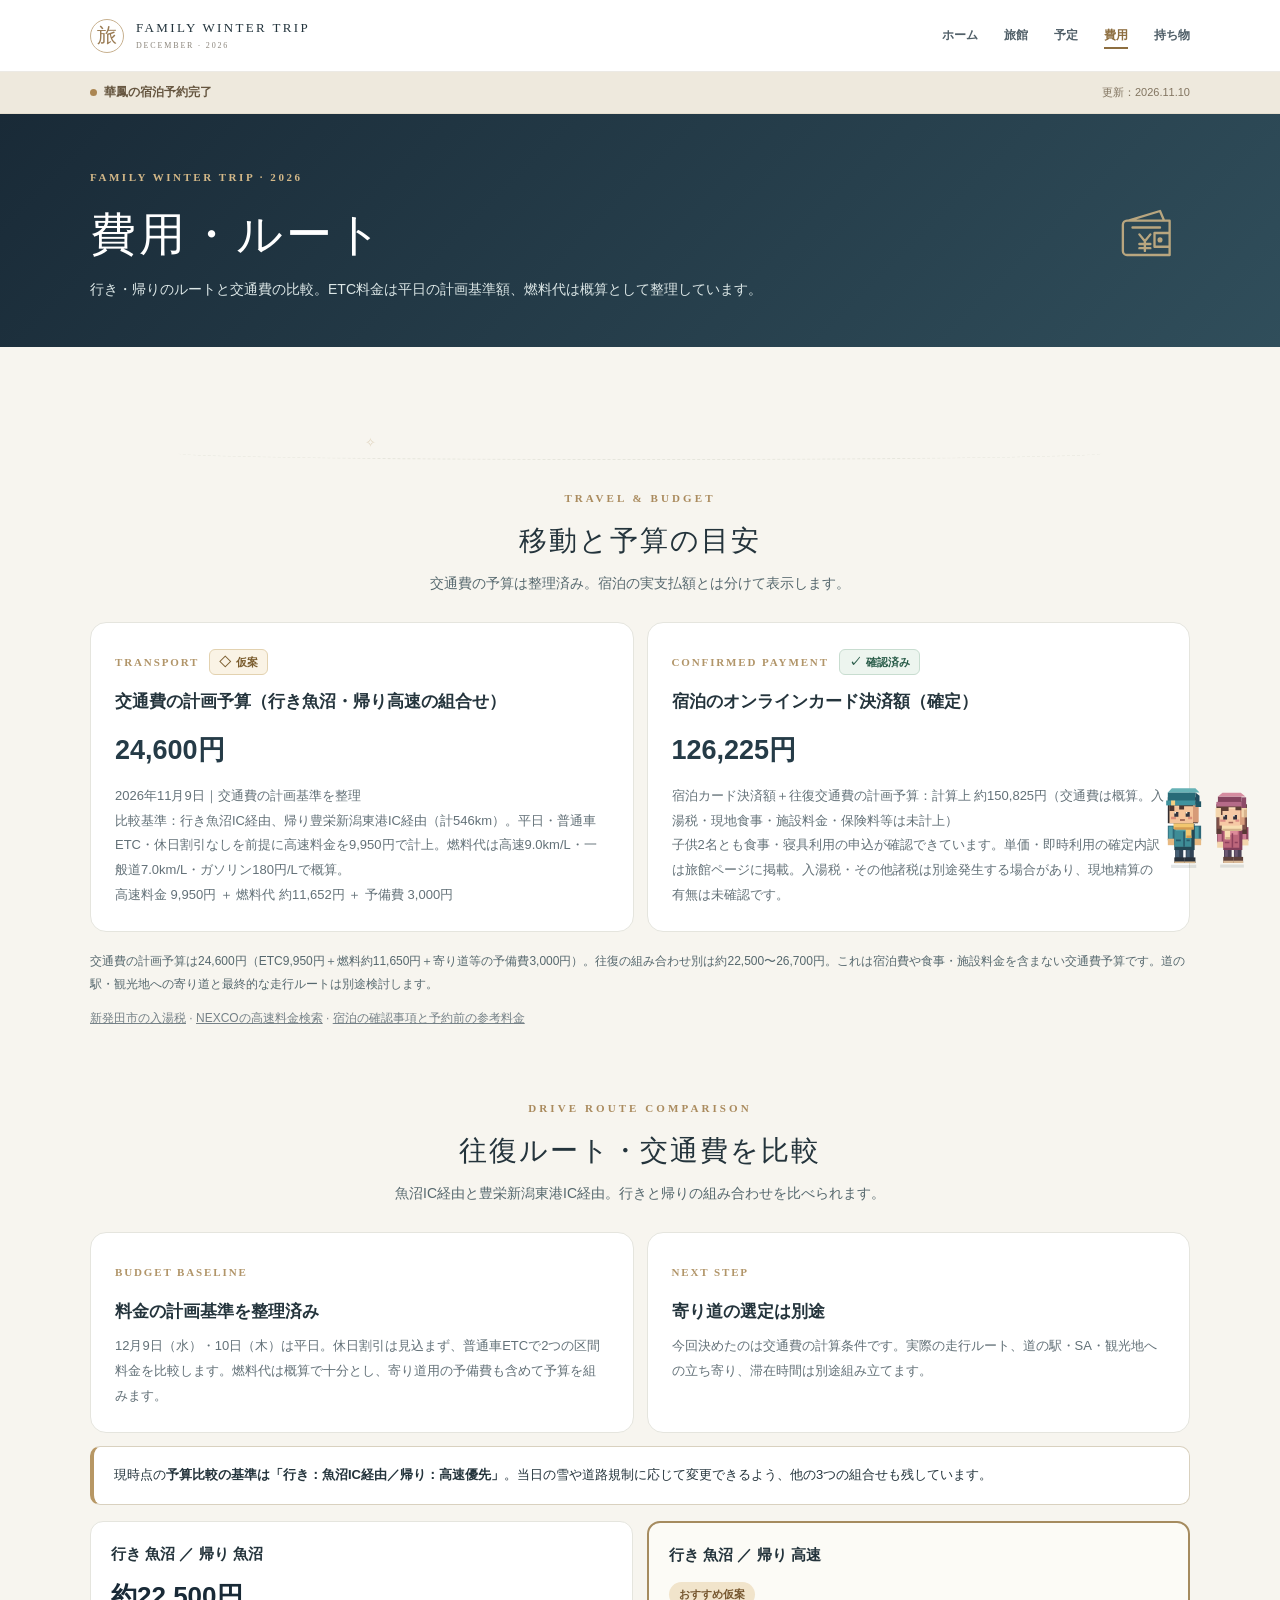
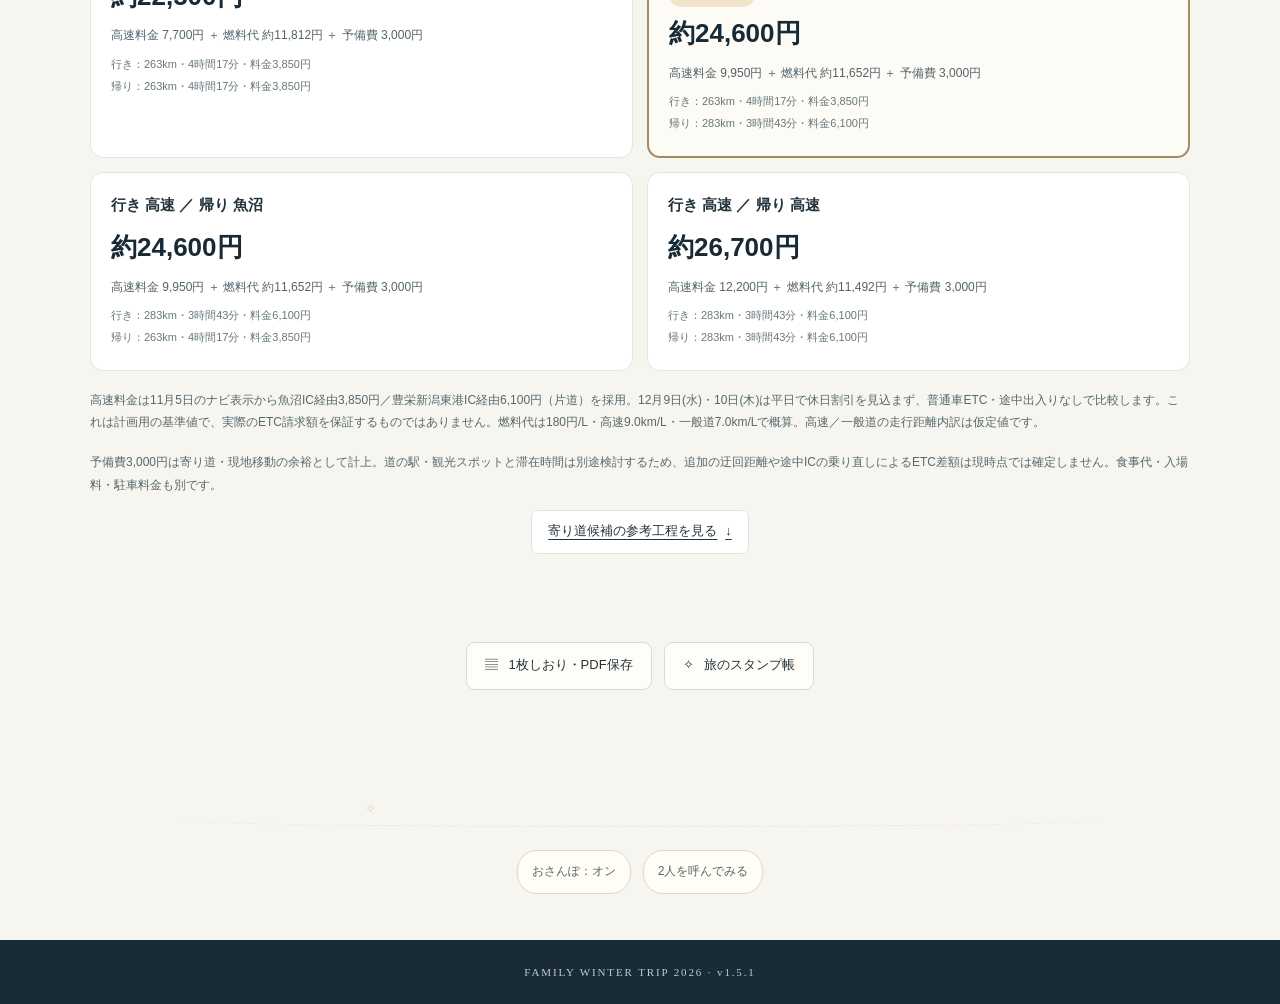
==== commit ef5eacc1: "Add mobile fixed mascot call button v1.5.1" ====
--- a/budget.html
+++ b/budget.html
@@ -9,18 +9,18 @@
   <meta name="theme-color" content="#192a37">
   <title>費用・ルート｜家族冬旅行 2026</title>
   <!-- CSSは見た目を担当 -->
-  <link rel="stylesheet" href="styles.css?v=1.5">
-  <link rel="stylesheet" href="mascot.css?v=1.5">
+  <link rel="stylesheet" href="styles.css?v=1.5.1">
+  <link rel="stylesheet" href="mascot.css?v=1.5.1">
   <!-- データ→動作の順で読み込む（ブラウザは上から順に処理） -->
-  <script defer src="trip-data.js?v=1.5"></script>
-  <script defer src="travel-utils.js?v=1.5"></script>
-  <script defer src="script.js?v=1.5"></script>
-  <script defer src="travel-extras.js?v=1.5"></script>
-  <script defer src="mascot-dialogues.js?v=1.5"></script>
-  <script defer src="mascot-conversation.js?v=1.5"></script>
-  <script defer src="mascot-scenes.js?v=1.5"></script>
-  <script defer src="mascot-roam.js?v=1.5"></script>
-  <script defer src="mascot.js?v=1.5"></script>
+  <script defer src="trip-data.js?v=1.5.1"></script>
+  <script defer src="travel-utils.js?v=1.5.1"></script>
+  <script defer src="script.js?v=1.5.1"></script>
+  <script defer src="travel-extras.js?v=1.5.1"></script>
+  <script defer src="mascot-dialogues.js?v=1.5.1"></script>
+  <script defer src="mascot-conversation.js?v=1.5.1"></script>
+  <script defer src="mascot-scenes.js?v=1.5.1"></script>
+  <script defer src="mascot-roam.js?v=1.5.1"></script>
+  <script defer src="mascot.js?v=1.5.1"></script>
 </head>
 <body data-page="budget">
   <a class="skip-link" href="#travel-budget">本文へ移動</a>
@@ -90,6 +90,6 @@
     <a href="packing.html"><svg viewBox="0 0 24 24" width="23" height="23" fill="none" stroke="currentColor" stroke-width="1.8" stroke-linecap="round" stroke-linejoin="round" aria-hidden="true"><rect x="5" y="4" width="14" height="17" rx="2"/><path d="M9 4.5V3h6v1.5M8.5 10l1.5 1.5 2.5-3M8.5 16h7"/></svg><span>持ち物</span></a>
   </nav>
   <div class="wrap trip-tools"><a href="guide.html"><span aria-hidden="true">▤</span> 1枚しおり・PDF保存</a><a href="stamps.html"><span aria-hidden="true">✧</span> 旅のスタンプ帳</a></div>
-  <footer>FAMILY WINTER TRIP 2026 · v1.5</footer>
+  <footer>FAMILY WINTER TRIP 2026 · v1.5.1</footer>
 </body>
 </html>
--- a/mascot.css
+++ b/mascot.css
@@ -263,5 +263,10 @@
 .roam-toggle,.roam-preview { min-height:44px; padding:8px 14px; background:#fffdf6; color:#566969; border:1px solid #d5dad0; border-radius:20px; font:inherit; font-size:12px; cursor:pointer; }
 .roam-toggle:disabled,.roam-preview:disabled { opacity:.6; cursor:default; }
 .roam-status { flex-basis:100%; font-size:11px; color:#6e7b7e; text-align:center; min-height:1.8em; }
+.roam-fixed-call { position:absolute; left:max(12px,env(safe-area-inset-left,0px)); bottom:calc(100% + 12px); min-width:104px; max-width:calc(100vw - 140px); min-height:44px; padding:10px 16px; margin:0; border:1px solid #b79764; border-radius:24px; background:#fffdf2; color:#52636a; box-shadow:0 2px 8px #13252e20; font-family:inherit; font-size:12px; font-weight:600; line-height:1.5; cursor:pointer; touch-action:manipulation; -webkit-tap-highlight-color:transparent; }
+.roam-fixed-call:hover { background:#f5efdf; }
+.roam-fixed-call:focus-visible { outline:3px solid #99763b; outline-offset:3px; }
+.roam-fixed-call:disabled { opacity:.65; cursor:default; }
+.roam-call-status { position:absolute; width:1px; height:1px; padding:0; margin:-1px; overflow:hidden; clip-path:inset(50%); white-space:nowrap; border:0; }
 @media(prefers-reduced-motion:reduce) { .mascot-visitor { display:none !important; } }
-@media print { .mascot-playground,.mascot-visitor,.roam-controls { display:none !important; } }
+@media print { .mascot-playground,.mascot-visitor,.roam-controls,.roam-fixed-call,.roam-call-status { display:none !important; } }
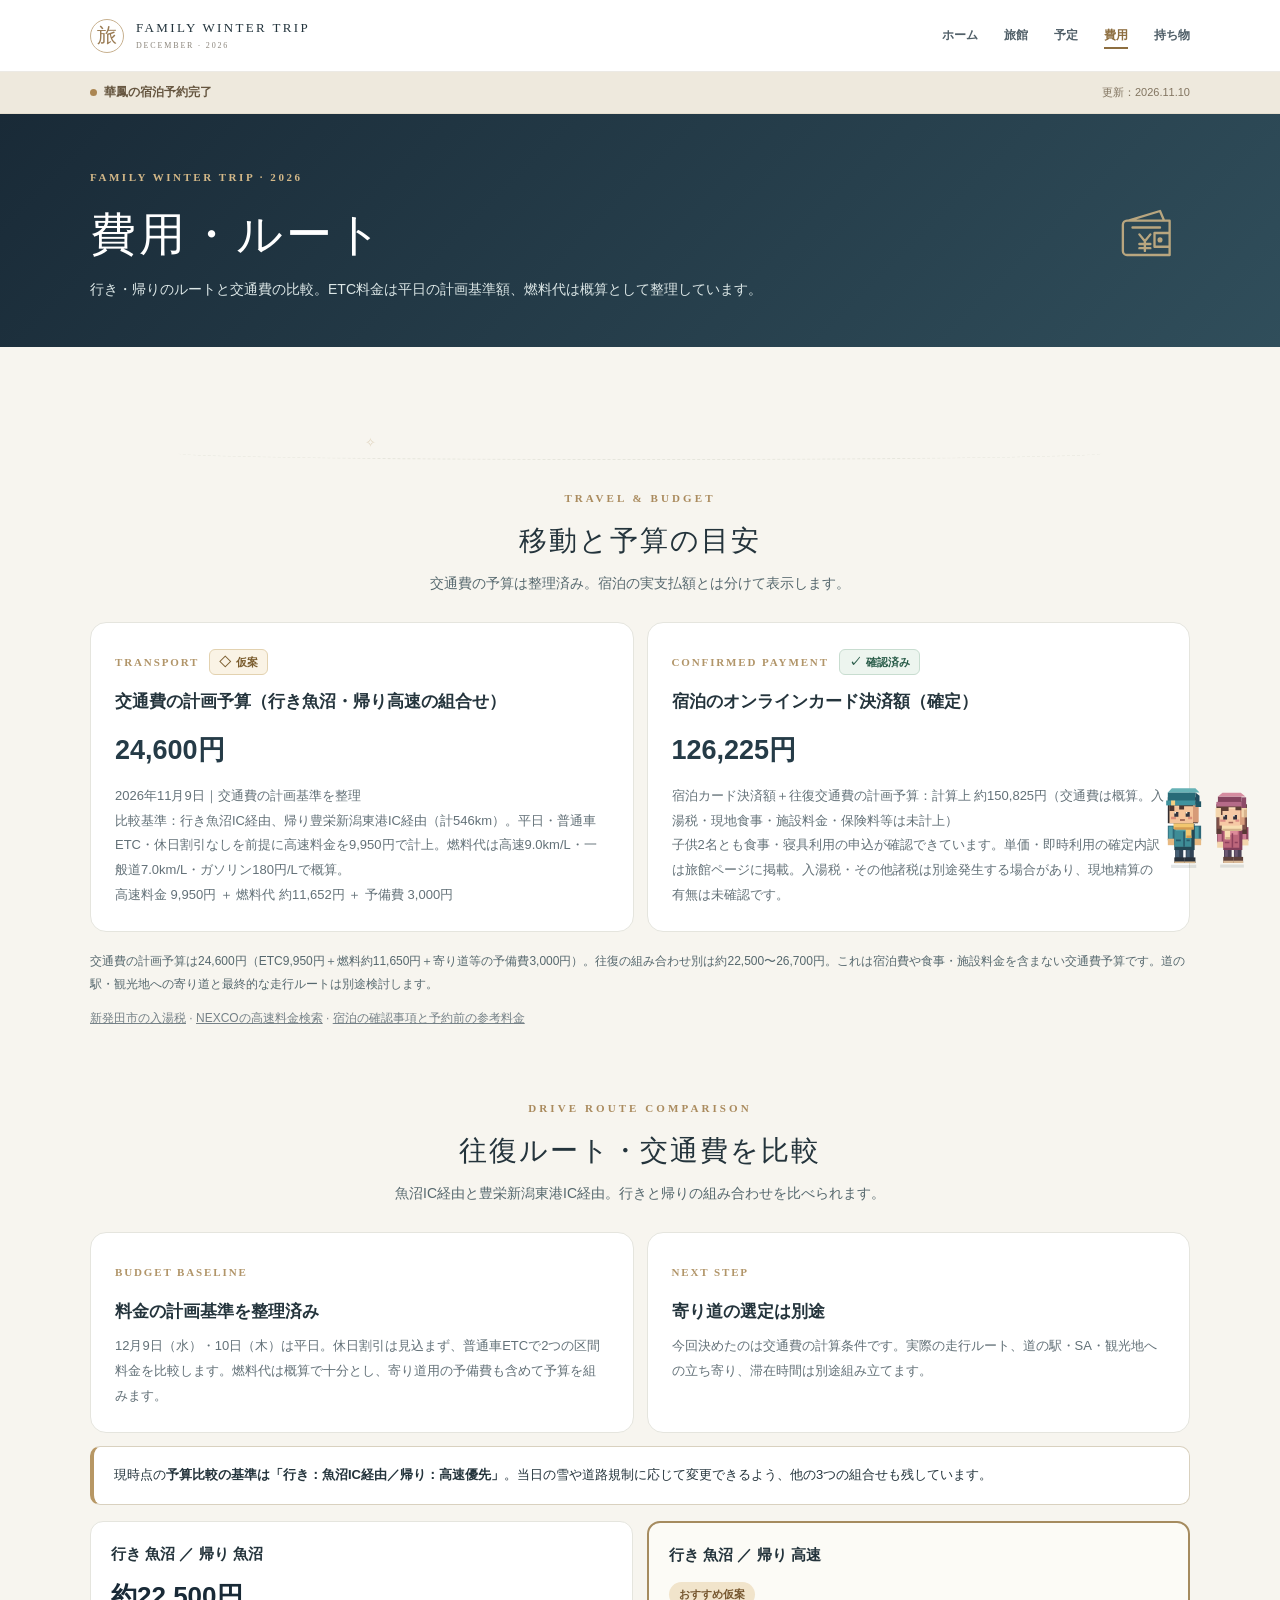
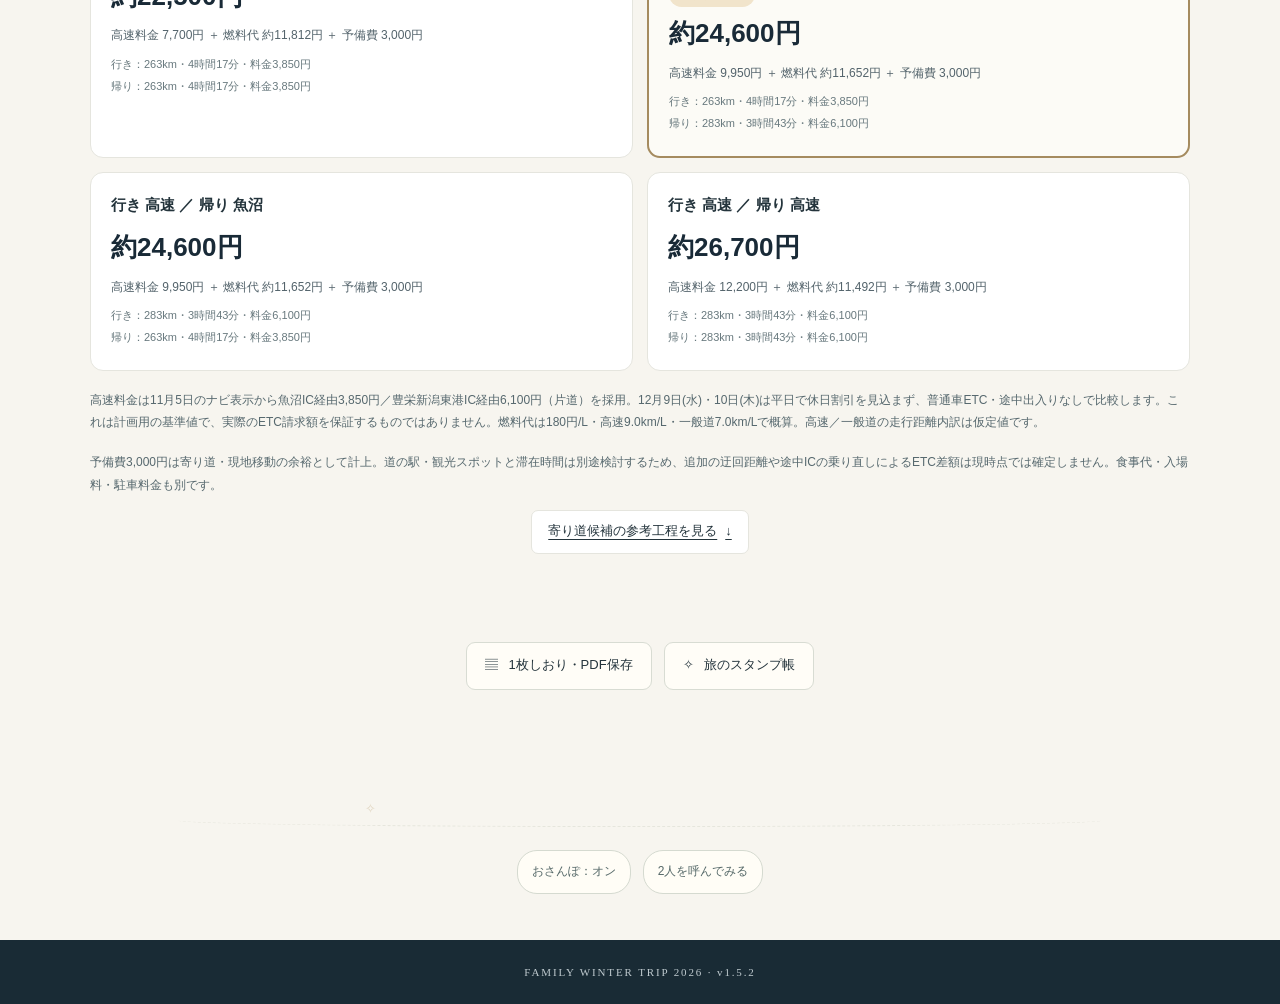
==== commit 5397c16d: "Allow fixed mascot calls to roam without an empty playground" ====
--- a/budget.html
+++ b/budget.html
@@ -9,18 +9,18 @@
   <meta name="theme-color" content="#192a37">
   <title>費用・ルート｜家族冬旅行 2026</title>
   <!-- CSSは見た目を担当 -->
-  <link rel="stylesheet" href="styles.css?v=1.5.1">
-  <link rel="stylesheet" href="mascot.css?v=1.5.1">
+  <link rel="stylesheet" href="styles.css?v=1.5.2">
+  <link rel="stylesheet" href="mascot.css?v=1.5.2">
   <!-- データ→動作の順で読み込む（ブラウザは上から順に処理） -->
-  <script defer src="trip-data.js?v=1.5.1"></script>
-  <script defer src="travel-utils.js?v=1.5.1"></script>
-  <script defer src="script.js?v=1.5.1"></script>
-  <script defer src="travel-extras.js?v=1.5.1"></script>
-  <script defer src="mascot-dialogues.js?v=1.5.1"></script>
-  <script defer src="mascot-conversation.js?v=1.5.1"></script>
-  <script defer src="mascot-scenes.js?v=1.5.1"></script>
-  <script defer src="mascot-roam.js?v=1.5.1"></script>
-  <script defer src="mascot.js?v=1.5.1"></script>
+  <script defer src="trip-data.js?v=1.5.2"></script>
+  <script defer src="travel-utils.js?v=1.5.2"></script>
+  <script defer src="script.js?v=1.5.2"></script>
+  <script defer src="travel-extras.js?v=1.5.2"></script>
+  <script defer src="mascot-dialogues.js?v=1.5.2"></script>
+  <script defer src="mascot-conversation.js?v=1.5.2"></script>
+  <script defer src="mascot-scenes.js?v=1.5.2"></script>
+  <script defer src="mascot-roam.js?v=1.5.2"></script>
+  <script defer src="mascot.js?v=1.5.2"></script>
 </head>
 <body data-page="budget">
   <a class="skip-link" href="#travel-budget">本文へ移動</a>
@@ -90,6 +90,6 @@
     <a href="packing.html"><svg viewBox="0 0 24 24" width="23" height="23" fill="none" stroke="currentColor" stroke-width="1.8" stroke-linecap="round" stroke-linejoin="round" aria-hidden="true"><rect x="5" y="4" width="14" height="17" rx="2"/><path d="M9 4.5V3h6v1.5M8.5 10l1.5 1.5 2.5-3M8.5 16h7"/></svg><span>持ち物</span></a>
   </nav>
   <div class="wrap trip-tools"><a href="guide.html"><span aria-hidden="true">▤</span> 1枚しおり・PDF保存</a><a href="stamps.html"><span aria-hidden="true">✧</span> 旅のスタンプ帳</a></div>
-  <footer>FAMILY WINTER TRIP 2026 · v1.5.1</footer>
+  <footer>FAMILY WINTER TRIP 2026 · v1.5.2</footer>
 </body>
 </html>
--- a/mascot.css
+++ b/mascot.css
@@ -247,7 +247,7 @@
 .trip-mascot-bubble[data-speaker="girl"] + .trip-mascot-tail { right:18px; }
 .trip-mascot-bubble[data-kind="anger"] + .trip-mascot-tail { background:#fff2e9; border-color:#ba8263; }
 
-/* Excursions occupy only explicitly empty playgrounds, never reading areas. */
+/* Automatic excursions use playgrounds; explicitly called visitors may cross content. */
 .mascot-playground { position:relative; height:112px; margin-block:12px; pointer-events:none; overflow:hidden; }
 .mascot-playground::after { content:''; position:absolute; left:8%; right:8%; bottom:11px; height:12px; border-bottom:1px dashed #c2c6b655; border-radius:50%; }
 .mascot-playground::before { content:'✧'; position:absolute; left:25%; bottom:17px; color:#b7976455; font-size:13px; }
